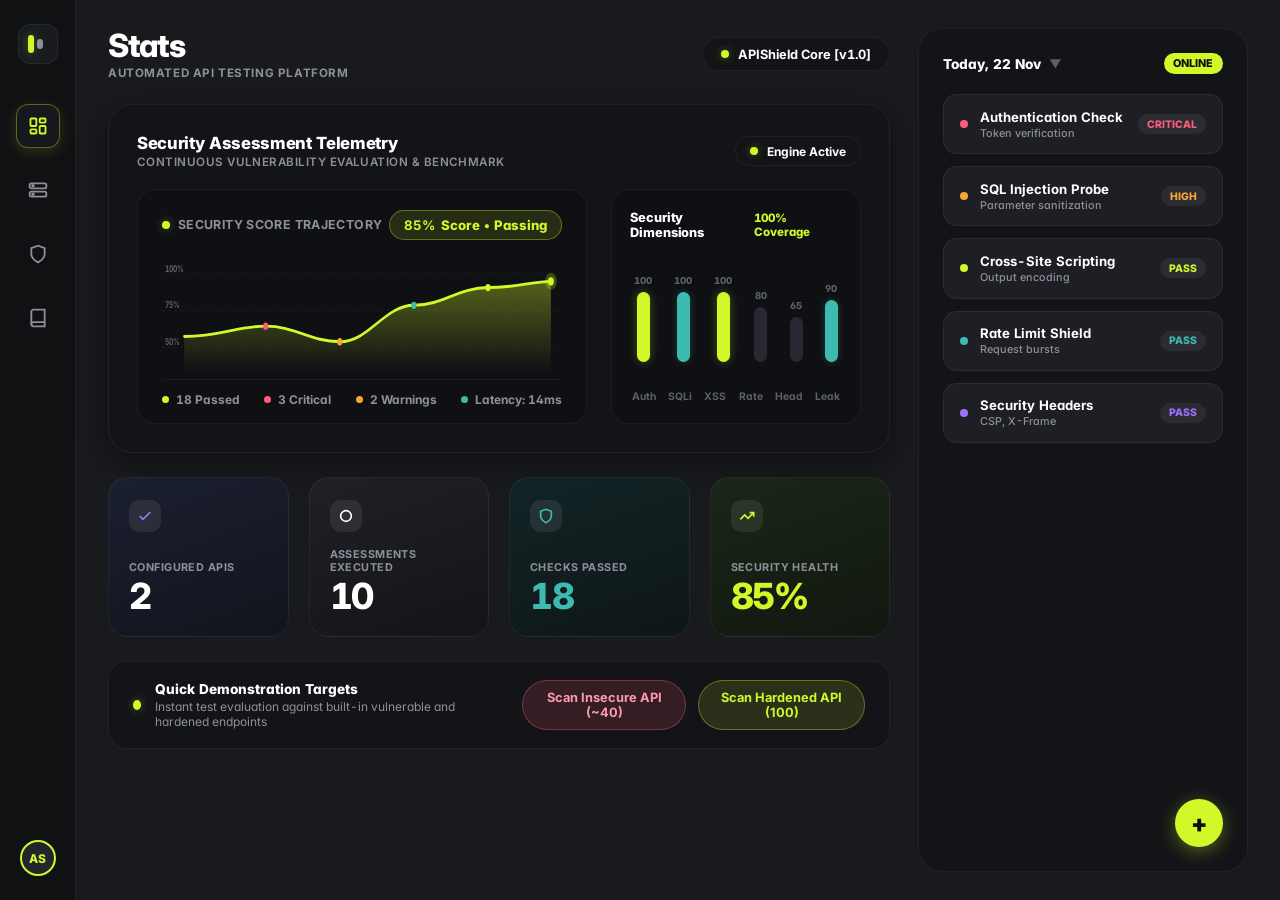
==== src/static/index.html @ 59a24fd2 "Simplify codebase and remove verbose comments and unnecessary complexity" ====
<!DOCTYPE html>
<html lang="en">
<head>
  <meta charset="UTF-8">
  <meta name="viewport" content="width=device-width, initial-scale=1.0">
  <title>APIShield — Automated API Security Testing Platform</title>
  
  
  <link rel="preconnect" href="https://fonts.googleapis.com">
  <link rel="preconnect" href="https://fonts.gstatic.com" crossorigin>
  <link href="https://fonts.googleapis.com/css2?family=Inter:wght@400;500;600;700;800;900&display=swap" rel="stylesheet">
  
  
  <script src="/static/js/react.js"></script>
  <script src="/static/js/react-dom.js"></script>
  
  <style>
    :root {
      
      --bg-page: #191a1e;
      --bg-sidebar: #101113;
      --bg-card: #131417;
      --bg-card-elevated: #17181d;
      --bg-pill: #1e1f25;
      --bg-pill-hover: #25262e;
      
      --border-subtle: rgba(255, 255, 255, 0.06);
      --border-medium: rgba(255, 255, 255, 0.12);
      --border-active: rgba(255, 255, 255, 0.22);
      
      
      --lime-neon: #d2f829;
      --lime-glow: rgba(210, 248, 41, 0.35);
      --lime-dark: rgba(210, 248, 41, 0.12);
      --lime-border: rgba(210, 248, 41, 0.35);
      
      
      --accent-coral: #ff5c7c;
      --accent-coral-bg: rgba(255, 92, 124, 0.14);
      --accent-coral-border: rgba(255, 92, 124, 0.35);

      --accent-peach: #f8a538;
      --accent-peach-bg: rgba(248, 165, 56, 0.14);
      --accent-peach-border: rgba(248, 165, 56, 0.35);

      --accent-teal: #3ebbb0;
      --accent-teal-bg: rgba(62, 187, 176, 0.14);
      --accent-teal-border: rgba(62, 187, 176, 0.35);

      --accent-purple: #9d72ff;
      --accent-purple-bg: rgba(157, 114, 255, 0.14);
      --accent-purple-border: rgba(157, 114, 255, 0.35);

      
      --text-white: #ffffff;
      --text-muted: #8e9099;
      --text-dim: #5c5e68;
    }

    * {
      box-sizing: border-box;
      margin: 0;
      padding: 0;
      font-family: 'Inter', -apple-system, BlinkMacSystemFont, 'Segoe UI', Roboto, sans-serif !important;
    }
    
    body {
      background-color: var(--bg-page);
      color: var(--text-white);
      min-height: 100vh;
      display: flex;
      font-feature-settings: 'cv02', 'cv03', 'cv04', 'cv11', 'tnum';
      -webkit-font-smoothing: antialiased;
      -moz-osx-font-smoothing: grayscale;
      overflow-x: hidden;
    }

    
    .app-layout {
      display: flex;
      width: 100vw;
      min-height: 100vh;
      background-color: var(--bg-page);
    }

    
    .sidebar {
      width: 76px;
      background-color: var(--bg-sidebar);
      border-right: 1px solid var(--border-subtle);
      display: flex;
      flex-direction: column;
      align-items: center;
      padding: 1.5rem 0;
      flex-shrink: 0;
      z-index: 50;
    }

    .brand-mark {
      width: 40px;
      height: 40px;
      background: #191b20;
      border-radius: 12px;
      display: flex;
      align-items: center;
      justify-content: center;
      margin-bottom: 2.5rem;
      border: 1px solid var(--border-subtle);
      cursor: pointer;
    }

    .brand-logo-icon {
      width: 20px;
      height: 20px;
      display: flex;
      gap: 3px;
      align-items: center;
    }

    .brand-dot-lime {
      width: 6px;
      height: 18px;
      background-color: var(--lime-neon);
      border-radius: 4px;
      box-shadow: 0 0 10px var(--lime-glow);
    }

    .brand-dot-sub {
      width: 6px;
      height: 10px;
      background-color: var(--text-muted);
      border-radius: 4px;
    }

    .nav-column {
      display: flex;
      flex-direction: column;
      gap: 1.25rem;
      flex: 1;
      width: 100%;
      align-items: center;
    }

    .sidebar-btn {
      width: 44px;
      height: 44px;
      border-radius: 12px;
      background: transparent;
      border: none;
      color: var(--text-muted);
      display: flex;
      align-items: center;
      justify-content: center;
      cursor: pointer;
      transition: all 0.2s cubic-bezier(0.16, 1, 0.3, 1);
    }

    .sidebar-btn:hover {
      background: var(--bg-pill);
      color: var(--text-white);
    }

    .sidebar-btn.active {
      background: var(--bg-card-elevated);
      color: var(--lime-neon);
      border: 1px solid var(--lime-border);
      box-shadow: 0 4px 14px rgba(210, 248, 41, 0.15);
    }

    .sidebar-bottom {
      display: flex;
      flex-direction: column;
      align-items: center;
      gap: 1rem;
    }

    .avatar-pill {
      width: 36px;
      height: 36px;
      border-radius: 50%;
      background: #23252d;
      border: 2px solid var(--lime-neon);
      display: flex;
      align-items: center;
      justify-content: center;
      font-weight: 800;
      font-size: 0.75rem;
      color: var(--lime-neon);
    }

    
    .main-wrapper {
      flex: 1;
      padding: 1.75rem 2rem;
      overflow-y: auto;
      max-width: calc(100vw - 76px);
      display: flex;
      gap: 1.75rem;
    }

    .center-column {
      flex: 1;
      display: flex;
      flex-direction: column;
      min-width: 0;
    }

    
    .top-header {
      display: flex;
      justify-content: space-between;
      align-items: center;
      margin-bottom: 1.5rem;
    }

    .header-titles h1 {
      font-size: 2rem;
      font-weight: 800;
      letter-spacing: -0.04em;
      line-height: 1.1;
      color: var(--text-white);
    }

    .header-titles span {
      font-size: 0.725rem;
      font-weight: 700;
      color: var(--text-muted);
      letter-spacing: 0.05em;
      text-transform: uppercase;
      margin-top: 0.2rem;
      display: block;
    }

    .header-actions {
      display: flex;
      align-items: center;
      gap: 0.75rem;
    }

    .project-pill {
      background: var(--bg-card);
      border: 1px solid var(--border-subtle);
      padding: 0.55rem 1.1rem;
      border-radius: 980px;
      font-size: 0.8rem;
      font-weight: 700;
      color: var(--text-white);
      display: flex;
      align-items: center;
      gap: 0.6rem;
    }

    .project-pill-dot {
      width: 8px;
      height: 8px;
      border-radius: 50%;
      background-color: var(--lime-neon);
      box-shadow: 0 0 8px var(--lime-glow);
    }

    
    .hero-card {
      background: var(--bg-card);
      border: 1px solid var(--border-subtle);
      border-radius: 24px;
      padding: 1.75rem;
      margin-bottom: 1.5rem;
      box-shadow: 0 10px 30px rgba(0, 0, 0, 0.4);
      display: flex;
      flex-direction: column;
      position: relative;
    }

    .hero-card-header {
      display: flex;
      justify-content: space-between;
      align-items: center;
      margin-bottom: 1.25rem;
    }

    .hero-title {
      font-size: 1.05rem;
      font-weight: 800;
      letter-spacing: -0.02em;
      color: #ffffff;
    }

    .hero-subtitle {
      font-size: 0.725rem;
      color: var(--text-muted);
      font-weight: 600;
      text-transform: uppercase;
      letter-spacing: 0.04em;
      margin-top: 2px;
    }

    .hero-content {
      display: flex;
      align-items: stretch;
      justify-content: space-between;
      gap: 1.5rem;
    }

    
    .telemetry-chart-container {
      flex: 1;
      background: #0f1013;
      border-radius: 18px;
      border: 1px solid var(--border-subtle);
      padding: 1.25rem 1.5rem 1rem 1.5rem;
      display: flex;
      flex-direction: column;
      justify-content: space-between;
      position: relative;
    }

    .chart-header-row {
      display: flex;
      justify-content: space-between;
      align-items: center;
      margin-bottom: 0.5rem;
    }

    .chart-status-indicator {
      display: flex;
      align-items: center;
      gap: 0.5rem;
      font-size: 0.775rem;
      font-weight: 700;
      color: var(--text-muted);
      text-transform: uppercase;
      letter-spacing: 0.03em;
    }

    .pulse-dot {
      width: 8px;
      height: 8px;
      border-radius: 50%;
      background: var(--lime-neon);
      box-shadow: 0 0 10px var(--lime-glow);
    }

    .score-callout-pill {
      background: var(--lime-dark);
      border: 1px solid var(--lime-border);
      color: var(--lime-neon);
      padding: 0.35rem 0.85rem;
      border-radius: 980px;
      font-size: 0.825rem;
      font-weight: 800;
      display: flex;
      align-items: center;
      gap: 0.4rem;
    }

    
    .svg-telemetry-wrapper {
      width: 100%;
      height: 125px;
      position: relative;
    }

    .svg-telemetry-wrapper svg {
      width: 100%;
      height: 100%;
      overflow: visible;
    }

    
    .telemetry-kpi-row {
      display: flex;
      align-items: center;
      justify-content: space-between;
      gap: 0.75rem;
      padding-top: 0.75rem;
      border-top: 1px solid rgba(255, 255, 255, 0.05);
      margin-top: 0.4rem;
    }

    .telemetry-kpi-item {
      display: flex;
      align-items: center;
      gap: 0.45rem;
      font-size: 0.75rem;
      font-weight: 700;
      color: var(--text-muted);
    }

    .kpi-dot {
      width: 7px;
      height: 7px;
      border-radius: 50%;
    }

    
    .hero-side-widget {
      width: 250px;
      background: #0f1013;
      border-radius: 18px;
      border: 1px solid var(--border-subtle);
      padding: 1.25rem 1.15rem;
      display: flex;
      flex-direction: column;
      justify-content: space-between;
    }

    .widget-head {
      display: flex;
      justify-content: space-between;
      align-items: center;
      margin-bottom: 0.85rem;
    }

    .widget-title {
      font-size: 0.8rem;
      font-weight: 800;
      letter-spacing: -0.01em;
      color: var(--text-white);
    }

    .widget-bars {
      display: flex;
      align-items: flex-end;
      justify-content: space-between;
      height: 90px;
      padding: 0 0.25rem;
    }

    .bar-col-wrapper {
      display: flex;
      flex-direction: column;
      align-items: center;
      gap: 0.35rem;
      height: 100%;
      justify-content: flex-end;
    }

    .bar-col {
      width: 13px;
      border-radius: 980px;
      transition: height 0.4s ease;
    }

    .bar-col.lime {
      background: var(--lime-neon);
      box-shadow: 0 0 10px rgba(210, 248, 41, 0.3);
    }

    .bar-col.teal {
      background: var(--accent-teal);
      box-shadow: 0 0 8px rgba(62, 187, 176, 0.25);
    }

    .bar-col.dim {
      background: #272832;
    }

    .bar-val {
      font-size: 0.6rem;
      font-weight: 800;
      color: var(--text-dim);
    }

    .widget-labels {
      display: flex;
      justify-content: space-between;
      font-size: 0.65rem;
      color: var(--text-dim);
      font-weight: 700;
      margin-top: 0.65rem;
      padding: 0 0.1rem;
    }

    
    .cards-row {
      display: grid;
      grid-template-columns: repeat(4, 1fr);
      gap: 1.25rem;
      margin-bottom: 1.5rem;
    }

    .stack-card {
      border-radius: 20px;
      padding: 1.35rem 1.25rem;
      display: flex;
      flex-direction: column;
      justify-content: space-between;
      position: relative;
      border: 1px solid var(--border-subtle);
      cursor: pointer;
      transition: transform 0.2s cubic-bezier(0.16, 1, 0.3, 1), box-shadow 0.2s;
      min-height: 145px;
    }

    .stack-card::before {
      content: "";
      position: absolute;
      bottom: -6px;
      left: 10px;
      right: 10px;
      height: 8px;
      background: rgba(18, 19, 23, 0.85);
      border-radius: 14px;
      z-index: -1;
      border: 1px solid rgba(255, 255, 255, 0.03);
    }

    .stack-card::after {
      content: "";
      position: absolute;
      bottom: -12px;
      left: 20px;
      right: 20px;
      height: 8px;
      background: rgba(12, 13, 16, 0.65);
      border-radius: 12px;
      z-index: -2;
    }

    .stack-card:hover {
      transform: translateY(-3px);
    }

    .stack-card-1 {
      background: linear-gradient(160deg, #1b2030 0%, #12141c 100%);
    }

    .stack-card-2 {
      background: linear-gradient(160deg, #202127 0%, #131417 100%);
    }

    .stack-card-3 {
      background: linear-gradient(160deg, #132426 0%, #0e1617 100%);
    }

    .stack-card-4 {
      background: linear-gradient(160deg, #1b2618 0%, #111810 100%);
    }

    .stack-icon-pill {
      width: 32px;
      height: 32px;
      border-radius: 10px;
      background: rgba(255, 255, 255, 0.08);
      display: flex;
      align-items: center;
      justify-content: center;
      margin-bottom: 1rem;
    }

    .stack-label {
      font-size: 0.675rem;
      font-weight: 700;
      color: var(--text-muted);
      text-transform: uppercase;
      letter-spacing: 0.04em;
    }

    .stack-value {
      font-size: 2.25rem;
      font-weight: 800;
      letter-spacing: -0.04em;
      color: #ffffff;
      margin-top: 0.3rem;
      line-height: 1;
      display: flex;
      align-items: baseline;
      gap: 0.4rem;
    }

    .stack-value.lime {
      color: var(--lime-neon);
    }

    
    .demo-bar {
      background: var(--bg-card);
      border: 1px solid var(--border-subtle);
      border-radius: 18px;
      padding: 1.15rem 1.5rem;
      display: flex;
      align-items: center;
      justify-content: space-between;
      gap: 1rem;
    }

    .demo-bar-left {
      display: flex;
      align-items: center;
      gap: 0.85rem;
    }

    .demo-badge-dot {
      width: 10px;
      height: 10px;
      border-radius: 50%;
      background: var(--lime-neon);
      box-shadow: 0 0 10px var(--lime-glow);
    }

    .demo-bar-title {
      font-size: 0.85rem;
      font-weight: 800;
      color: #ffffff;
    }

    .demo-bar-sub {
      font-size: 0.75rem;
      color: var(--text-muted);
      margin-top: 2px;
    }

    .demo-btn-group {
      display: flex;
      gap: 0.75rem;
    }

    .btn-vuln {
      background: var(--accent-coral-bg);
      color: #ff99ae;
      border: 1px solid var(--accent-coral-border);
      padding: 0.55rem 1.15rem;
      border-radius: 980px;
      font-size: 0.8rem;
      font-weight: 700;
      cursor: pointer;
      transition: all 0.2s;
    }

    .btn-vuln:hover:not(:disabled) {
      background: var(--accent-coral);
      color: #0c0d10;
    }

    .btn-sec {
      background: var(--lime-dark);
      color: var(--lime-neon);
      border: 1px solid var(--lime-border);
      padding: 0.55rem 1.15rem;
      border-radius: 980px;
      font-size: 0.8rem;
      font-weight: 700;
      cursor: pointer;
      transition: all 0.2s;
    }

    .btn-sec:hover:not(:disabled) {
      background: var(--lime-neon);
      color: #0c0d10;
      box-shadow: 0 0 14px var(--lime-glow);
    }

    
    .right-panel {
      width: 330px;
      background: var(--bg-card);
      border: 1px solid var(--border-subtle);
      border-radius: 24px;
      padding: 1.5rem;
      display: flex;
      flex-direction: column;
      flex-shrink: 0;
      position: relative;
    }

    .right-panel-header {
      display: flex;
      justify-content: space-between;
      align-items: center;
      margin-bottom: 1.25rem;
    }

    .date-pill {
      font-size: 0.85rem;
      font-weight: 800;
      color: #ffffff;
      display: flex;
      align-items: center;
      gap: 0.5rem;
    }

    .status-badge-lime {
      background: var(--lime-neon);
      color: #0c0d10;
      padding: 0.25rem 0.6rem;
      border-radius: 980px;
      font-size: 0.675rem;
      font-weight: 800;
    }

    .activity-list {
      display: flex;
      flex-direction: column;
      gap: 0.75rem;
      flex: 1;
      overflow-y: auto;
    }

    .activity-pill {
      background: var(--bg-pill);
      border: 1px solid var(--border-subtle);
      border-radius: 14px;
      padding: 0.85rem 1rem;
      display: flex;
      align-items: center;
      justify-content: space-between;
      gap: 0.75rem;
      cursor: pointer;
      transition: all 0.2s;
    }

    .activity-pill:hover {
      background: var(--bg-pill-hover);
      border-color: var(--border-medium);
      transform: translateX(-2px);
    }

    .pill-left {
      display: flex;
      align-items: center;
      gap: 0.75rem;
      min-width: 0;
      flex: 1;
    }

    .pill-indicator-dot {
      width: 8px;
      height: 8px;
      border-radius: 50%;
      flex-shrink: 0;
    }

    .pill-info {
      flex: 1;
      min-width: 0;
    }

    .pill-title {
      font-size: 0.825rem;
      font-weight: 700;
      color: #ffffff;
      white-space: nowrap;
      overflow: hidden;
      text-overflow: ellipsis;
    }

    .pill-sub {
      font-size: 0.675rem;
      color: var(--text-muted);
      margin-top: 2px;
      font-weight: 500;
    }

    .pill-tag {
      font-size: 0.65rem;
      font-weight: 800;
      padding: 0.22rem 0.55rem;
      border-radius: 980px;
      flex-shrink: 0;
    }

    
    .fab-btn {
      width: 48px;
      height: 48px;
      border-radius: 50%;
      background: var(--lime-neon);
      color: #0c0d10;
      border: none;
      display: flex;
      align-items: center;
      justify-content: center;
      font-size: 1.5rem;
      font-weight: 900;
      cursor: pointer;
      box-shadow: 0 4px 18px var(--lime-glow);
      align-self: flex-end;
      margin-top: 1rem;
      transition: all 0.2s cubic-bezier(0.16, 1, 0.3, 1);
    }

    .fab-btn:hover:not(:disabled) {
      transform: scale(1.1);
      box-shadow: 0 6px 24px var(--lime-glow);
    }

    
    .view-card {
      background: var(--bg-card);
      border: 1px solid var(--border-subtle);
      border-radius: 22px;
      padding: 1.75rem;
      margin-bottom: 1.5rem;
      box-shadow: 0 8px 30px rgba(0, 0, 0, 0.4);
    }

    .view-card-title {
      font-size: 0.85rem;
      font-weight: 800;
      letter-spacing: 0.02em;
      color: var(--text-muted);
      text-transform: uppercase;
      margin-bottom: 1.25rem;
      display: flex;
      justify-content: space-between;
      align-items: center;
    }

    
    table {
      width: 100%;
      border-collapse: collapse;
      text-align: left;
    }

    th {
      padding: 0.85rem 1rem;
      border-bottom: 1px solid var(--border-subtle);
      color: var(--text-dim);
      font-size: 0.725rem;
      text-transform: uppercase;
      letter-spacing: 0.04em;
      font-weight: 800;
    }

    td {
      padding: 0.95rem 1rem;
      border-bottom: 1px solid rgba(255, 255, 255, 0.04);
      font-size: 0.875rem;
      font-weight: 500;
    }

    tr:last-child td { border-bottom: none; }

    
    .form-group { margin-bottom: 1.25rem; }

    label {
      display: block;
      font-size: 0.775rem;
      font-weight: 700;
      color: var(--text-muted);
      margin-bottom: 0.4rem;
    }

    input, select {
      width: 100%;
      padding: 0.75rem 1rem;
      background: #0d0e11;
      border: 1px solid var(--border-subtle);
      border-radius: 12px;
      color: #ffffff;
      font-size: 0.875rem;
      font-weight: 500;
      transition: all 0.2s;
    }

    input:focus, select:focus {
      outline: none;
      border-color: var(--lime-neon);
      box-shadow: 0 0 0 3px var(--lime-dark);
      background: #111216;
    }

    .btn-primary {
      background: var(--lime-neon);
      color: #0c0d10;
      border: 1px solid var(--lime-neon);
      padding: 0.7rem 1.4rem;
      border-radius: 12px;
      font-size: 0.875rem;
      font-weight: 800;
      cursor: pointer;
      transition: all 0.2s;
    }

    .btn-primary:hover:not(:disabled) {
      background: #e2fa46;
      box-shadow: 0 4px 18px var(--lime-glow);
    }

    .btn-primary:disabled {
      opacity: 0.5;
      cursor: not-allowed;
    }

    .btn-danger {
      background: var(--accent-coral-bg);
      color: var(--accent-coral);
      border: 1px solid var(--accent-coral-border);
      padding: 0.35rem 0.8rem;
      border-radius: 8px;
      font-size: 0.75rem;
      font-weight: 700;
      cursor: pointer;
    }

    
    .score-banner-compact {
      background: var(--bg-card);
      border: 1px solid var(--border-subtle);
      border-radius: 20px;
      padding: 1.5rem;
      display: flex;
      align-items: center;
      gap: 1.75rem;
      margin-bottom: 1.5rem;
    }

    .score-circle-pill {
      width: 90px;
      height: 90px;
      border-radius: 50%;
      border: 4px solid var(--lime-neon);
      display: flex;
      flex-direction: column;
      align-items: center;
      justify-content: center;
      font-size: 2rem;
      font-weight: 900;
      background: #0f1013;
      flex-shrink: 0;
      color: var(--lime-neon);
      box-shadow: 0 0 20px var(--lime-glow);
    }

    
    .finding-item {
      background: var(--bg-pill);
      border: 1px solid var(--border-subtle);
      border-left: 4px solid;
      border-radius: 12px;
      padding: 1.15rem;
      margin-bottom: 0.85rem;
    }

    .finding-item.FAIL { border-left-color: var(--accent-coral); }
    .finding-item.PASS { border-left-color: var(--lime-neon); }
    .finding-item.WARN { border-left-color: var(--accent-peach); }

    .finding-remedy-box {
      font-size: 0.8rem;
      background: rgba(210, 248, 41, 0.08);
      border: 1px solid var(--lime-border);
      color: #def673;
      padding: 0.65rem 0.9rem;
      border-radius: 8px;
      margin-top: 0.6rem;
      line-height: 1.45;
    }
  </style>
</head>
<body>
  <div id="root"></div>

  <script>
    const { useState, useEffect, createElement: h } = React;
    const API_BASE = "http://localhost:8000";

    function App() {
      const [tab, setTab] = useState("dashboard");
      const [endpoints, setEndpoints] = useState([]);
      const [reports, setReports] = useState([]);
      const [loading, setLoading] = useState(false);
      const [scanTargetId, setScanTargetId] = useState("");
      const [activeReport, setActiveReport] = useState(null);

      const [formData, setFormData] = useState({
        name: "",
        url: "http://127.0.0.1:8000/demo/vulnerable/notes",
        method: "GET",
        auth_type: "none",
        auth_value: ""
      });

      const fetchData = async () => {
        try {
          const epRes = await fetch(`${API_BASE}/api/endpoints`);
          const epData = await epRes.json();
          setEndpoints(epData);
          if (epData.length > 0 && !scanTargetId) {
            setScanTargetId(epData[0].id);
          }
          const repRes = await fetch(`${API_BASE}/api/reports`);
          const repData = await repRes.json();
          setReports(repData);
          if (repData.length > 0 && !activeReport) {
            setActiveReport(repData[0]);
          }
        } catch (e) {
          console.error("API error:", e);
        }
      };

      useEffect(() => {
        fetchData();
      }, []);

      const handleRunScan = async (id) => {
        setLoading(true);
        try {
          const res = await fetch(`${API_BASE}/api/scan/${id}`, { method: "POST" });
          const data = await res.json();
          setActiveReport({
            endpoint_name: data.endpoint_name,
            endpoint_url: data.endpoint_url,
            score: data.summary.score,
            risk_level: data.summary.risk_level,
            passed_tests: data.summary.passed_tests,
            failed_tests: data.summary.failed_tests,
            warn_tests: data.summary.warn_tests,
            total_tests: data.summary.total_tests,
            findings: data.findings,
            created_at: new Date().toLocaleTimeString([], { hour: '2-digit', minute: '2-digit' })
          });
          setTab("scanner");
          await fetchData();
        } catch (e) {
          alert("Scan execution failure: " + e);
        }
        setLoading(false);
      };

      const handleAddEndpoint = async (e) => {
        e.preventDefault();
        try {
          const res = await fetch(`${API_BASE}/api/endpoints`, {
            method: "POST",
            headers: { "Content-Type": "application/json" },
            body: JSON.stringify(formData)
          });
          if (res.ok) {
            setFormData({ name: "", url: "", method: "GET", auth_type: "none", auth_value: "" });
            await fetchData();
            setTab("dashboard");
          }
        } catch (e) {
          alert("Registration failure: " + e);
        }
      };

      const handleDeleteEndpoint = async (id) => {
        if (!confirm("Confirm endpoint removal?")) return;
        await fetch(`${API_BASE}/api/endpoints/${id}`, { method: "DELETE" });
        await fetchData();
      };

      const avgScore = reports.length > 0 
        ? Math.round(reports.reduce((acc, r) => acc + r.score, 0) / reports.length) 
        : (activeReport ? activeReport.score : 85);

      const totalPassed = reports.reduce((acc, r) => acc + (r.passed_tests || 0), 0) || 18;
      const totalFailed = reports.reduce((acc, r) => acc + (r.failed_tests || 0), 0) || 3;
      const totalWarned = reports.reduce((acc, r) => acc + (r.warn_tests || 0), 0) || 2;

      
      const renderSidebar = () => {
        return h("aside", { className: "sidebar" },
          h("div", { className: "brand-mark", onClick: () => setTab("dashboard") },
            h("div", { className: "brand-logo-icon" },
              h("div", { className: "brand-dot-lime" }),
              h("div", { className: "brand-dot-sub" })
            )
          ),
          h("div", { className: "nav-column" },
            h("button", {
              className: `sidebar-btn ${tab === 'dashboard' ? 'active' : ''}`,
              title: "Dashboard Overview",
              onClick: () => setTab("dashboard")
            },
              h("svg", { width: "20", height: "20", viewBox: "0 0 24 24", fill: "none", stroke: "currentColor", strokeWidth: "2.2" },
                h("rect", { x: "3", y: "3", width: "7", height: "9", rx: "1" }),
                h("rect", { x: "14", y: "3", width: "7", height: "5", rx: "1" }),
                h("rect", { x: "14", y: "12", width: "7", height: "9", rx: "1" }),
                h("rect", { x: "3", y: "16", width: "7", height: "5", rx: "1" })
              )
            ),
            h("button", {
              className: `sidebar-btn ${tab === 'endpoints' ? 'active' : ''}`,
              title: "Target Inventory",
              onClick: () => setTab("endpoints")
            },
              h("svg", { width: "20", height: "20", viewBox: "0 0 24 24", fill: "none", stroke: "currentColor", strokeWidth: "2.2" },
                h("rect", { x: "2", y: "4", width: "20", height: "6", rx: "2" }),
                h("rect", { x: "2", y: "14", width: "20", height: "6", rx: "2" }),
                h("circle", { cx: "6", cy: "7", r: "1" }),
                h("circle", { cx: "6", cy: "17", r: "1" })
              )
            ),
            h("button", {
              className: `sidebar-btn ${tab === 'scanner' ? 'active' : ''}`,
              title: "Security Scanner Engine",
              onClick: () => setTab("scanner")
            },
              h("svg", { width: "20", height: "20", viewBox: "0 0 24 24", fill: "none", stroke: "currentColor", strokeWidth: "2.2" },
                h("path", { d: "M12 22s8-4 8-10V5l-8-3-8 3v7c0 6 8 10 8 10z" })
              )
            ),
            h("button", {
              className: `sidebar-btn ${tab === 'viva' ? 'active' : ''}`,
              title: "SSE Principles Guide",
              onClick: () => setTab("viva")
            },
              h("svg", { width: "20", height: "20", viewBox: "0 0 24 24", fill: "none", stroke: "currentColor", strokeWidth: "2.2" },
                h("path", { d: "M4 19.5A2.5 2.5 0 0 1 6.5 17H20" }),
                h("path", { d: "M6.5 2H20v20H6.5A2.5 2.5 0 0 1 4 19.5v-15A2.5 2.5 0 0 1 6.5 2z" })
              )
            )
          ),
          h("div", { className: "sidebar-bottom" },
            h("div", { className: "avatar-pill", title: "APIShield Active" }, "AS")
          )
        );
      };

      
      const renderDashboardCenter = () => {
        return h("div", null,
          h("div", { className: "hero-card" },
            h("div", { className: "hero-card-header" },
              h("div", null,
                h("div", { className: "hero-title" }, "Security Assessment Telemetry"),
                h("div", { className: "hero-subtitle" }, "Continuous Vulnerability Evaluation & Benchmark")
              ),
              h("div", { className: "project-pill", style: { padding: "0.4rem 0.85rem", fontSize: "0.75rem" } },
                h("div", { className: "project-pill-dot" }),
                "Engine Active"
              )
            ),
            h("div", { className: "hero-content" },
              h("div", { className: "telemetry-chart-container" },
                h("div", { className: "chart-header-row" },
                  h("div", { className: "chart-status-indicator" },
                    h("span", { className: "pulse-dot" }),
                    "Security Score Trajectory"
                  ),
                  h("div", { className: "score-callout-pill" },
                    h("strong", null, `${avgScore}%`),
                    "Score • Passing"
                  )
                ),

                h("div", { className: "svg-telemetry-wrapper" },
                  h("svg", { viewBox: "0 0 540 120", preserveAspectRatio: "none" },
                    h("defs", null,
                      h("linearGradient", { id: "telemetryGlow", x1: "0", y1: "0", x2: "0", y2: "1" },
                        h("stop", { offset: "0%", stopColor: "var(--lime-neon)", stopOpacity: "0.35" }),
                        h("stop", { offset: "100%", stopColor: "var(--lime-neon)", stopOpacity: "0.0" })
                      )
                    ),
                    h("line", { x1: "0", y1: "25", x2: "540", y2: "25", stroke: "rgba(255,255,255,0.05)", strokeDasharray: "4 4" }),
                    h("line", { x1: "0", y1: "60", x2: "540", y2: "60", stroke: "rgba(255,255,255,0.05)", strokeDasharray: "4 4" }),
                    h("line", { x1: "0", y1: "95", x2: "540", y2: "95", stroke: "rgba(255,255,255,0.05)", strokeDasharray: "4 4" }),
                    
                    h("text", { x: "4", y: "23", fill: "var(--text-dim)", fontSize: "9", fontWeight: "700" }, "100%"),
                    h("text", { x: "4", y: "58", fill: "var(--text-dim)", fontSize: "9", fontWeight: "700" }, "75%"),
                    h("text", { x: "4", y: "93", fill: "var(--text-dim)", fontSize: "9", fontWeight: "700" }, "50%"),

                    h("path", {
                      d: "M 30,85 C 80,85 100,75 140,75 C 180,75 200,90 240,90 C 280,90 300,55 340,55 C 380,55 400,38 440,38 C 480,38 500,32 525,32 L 525,120 L 30,120 Z",
                      fill: "url(#telemetryGlow)"
                    }),

                    h("path", {
                      d: "M 30,85 C 80,85 100,75 140,75 C 180,75 200,90 240,90 C 280,90 300,55 340,55 C 380,55 400,38 440,38 C 480,38 500,32 525,32",
                      fill: "none",
                      stroke: "var(--lime-neon)",
                      strokeWidth: "2.8",
                      strokeLinecap: "round"
                    }),

                    h("circle", { cx: "140", cy: "75", r: "3.5", fill: "var(--accent-coral)" }),
                    h("circle", { cx: "240", cy: "90", r: "3.5", fill: "var(--accent-peach)" }),
                    h("circle", { cx: "340", cy: "55", r: "3.5", fill: "var(--accent-teal)" }),
                    h("circle", { cx: "440", cy: "38", r: "3.5", fill: "var(--lime-neon)" }),

                    h("circle", { cx: "525", cy: "32", r: "8", fill: "rgba(210, 248, 41, 0.25)" }),
                    h("circle", { cx: "525", cy: "32", r: "4", fill: "var(--lime-neon)" })
                  )
                ),

                h("div", { className: "telemetry-kpi-row" },
                  h("div", { className: "telemetry-kpi-item" },
                    h("span", { className: "kpi-dot", style: { background: "var(--lime-neon)" } }),
                    `${totalPassed} Passed`
                  ),
                  h("div", { className: "telemetry-kpi-item" },
                    h("span", { className: "kpi-dot", style: { background: "var(--accent-coral)" } }),
                    `${totalFailed} Critical`
                  ),
                  h("div", { className: "telemetry-kpi-item" },
                    h("span", { className: "kpi-dot", style: { background: "var(--accent-peach)" } }),
                    `${totalWarned} Warnings`
                  ),
                  h("div", { className: "telemetry-kpi-item" },
                    h("span", { className: "kpi-dot", style: { background: "var(--accent-teal)" } }),
                    "Latency: 14ms"
                  )
                )
              ),

              h("div", { className: "hero-side-widget" },
                h("div", { className: "widget-head" },
                  h("span", { className: "widget-title" }, "Security Dimensions"),
                  h("span", { style: { fontSize: "0.725rem", color: "var(--lime-neon)", fontWeight: 800 } }, "100% Coverage")
                ),
                h("div", { className: "widget-bars" },
                  h("div", { className: "bar-col-wrapper" },
                    h("div", { className: "bar-val" }, "100"),
                    h("div", { className: "bar-col lime", style: { height: "70px" }, title: "Authentication Check" })
                  ),
                  h("div", { className: "bar-col-wrapper" },
                    h("div", { className: "bar-val" }, "100"),
                    h("div", { className: "bar-col teal", style: { height: "70px" }, title: "SQL Injection Probe" })
                  ),
                  h("div", { className: "bar-col-wrapper" },
                    h("div", { className: "bar-val" }, "100"),
                    h("div", { className: "bar-col lime", style: { height: "70px" }, title: "XSS Sanitization" })
                  ),
                  h("div", { className: "bar-col-wrapper" },
                    h("div", { className: "bar-val" }, "80"),
                    h("div", { className: "bar-col dim", style: { height: "55px" }, title: "Rate Limiting" })
                  ),
                  h("div", { className: "bar-col-wrapper" },
                    h("div", { className: "bar-val" }, "65"),
                    h("div", { className: "bar-col dim", style: { height: "45px" }, title: "Security Headers" })
                  ),
                  h("div", { className: "bar-col-wrapper" },
                    h("div", { className: "bar-val" }, "90"),
                    h("div", { className: "bar-col teal", style: { height: "62px" }, title: "Information Disclosure" })
                  )
                ),
                h("div", { className: "widget-labels" },
                  h("span", null, "Auth"),
                  h("span", null, "SQLi"),
                  h("span", null, "XSS"),
                  h("span", null, "Rate"),
                  h("span", null, "Head"),
                  h("span", null, "Leak")
                )
              )
            )
          ),

          h("div", { className: "cards-row" },
            h("div", { className: "stack-card stack-card-1", onClick: () => setTab("endpoints") },
              h("div", { className: "stack-icon-pill" },
                h("svg", { width: "16", height: "16", viewBox: "0 0 24 24", fill: "none", stroke: "var(--accent-purple)", strokeWidth: "2.5" },
                  h("path", { d: "M20 6L9 17l-5-5" })
                )
              ),
              h("div", null,
                h("div", { className: "stack-label" }, "Configured APIs"),
                h("div", { className: "stack-value" }, endpoints.length || 2)
              )
            ),
            h("div", { className: "stack-card stack-card-2", onClick: () => setTab("scanner") },
              h("div", { className: "stack-icon-pill" },
                h("svg", { width: "16", height: "16", viewBox: "0 0 24 24", fill: "none", stroke: "#ffffff", strokeWidth: "2.5" },
                  h("circle", { cx: "12", cy: "12", r: "8" })
                )
              ),
              h("div", null,
                h("div", { className: "stack-label" }, "Assessments Executed"),
                h("div", { className: "stack-value" }, reports.length || 10)
              )
            ),
            h("div", { className: "stack-card stack-card-3" },
              h("div", { className: "stack-icon-pill" },
                h("svg", { width: "16", height: "16", viewBox: "0 0 24 24", fill: "none", stroke: "var(--accent-teal)", strokeWidth: "2.5" },
                  h("path", { d: "M12 22s8-4 8-10V5l-8-3-8 3v7c0 6 8 10 8 10z" })
                )
              ),
              h("div", null,
                h("div", { className: "stack-label" }, "Checks Passed"),
                h("div", { className: "stack-value", style: { color: "var(--accent-teal)" } }, totalPassed)
              )
            ),
            h("div", { className: "stack-card stack-card-4" },
              h("div", { className: "stack-icon-pill" },
                h("svg", { width: "16", height: "16", viewBox: "0 0 24 24", fill: "none", stroke: "var(--lime-neon)", strokeWidth: "2.5" },
                  h("polyline", { points: "22 7 13.5 15.5 8.5 10.5 2 17" }),
                  h("polyline", { points: "16 7 22 7 22 13" })
                )
              ),
              h("div", null,
                h("div", { className: "stack-label" }, "Security Health"),
                h("div", { className: "stack-value lime" }, `${avgScore}%`)
              )
            )
          ),

          h("div", { className: "demo-bar" },
            h("div", { className: "demo-bar-left" },
              h("div", { className: "demo-badge-dot" }),
              h("div", null,
                h("div", { className: "demo-bar-title" }, "Quick Demonstration Targets"),
                h("div", { className: "demo-bar-sub" }, "Instant test evaluation against built-in vulnerable and hardened endpoints")
              )
            ),
            h("div", { className: "demo-btn-group" },
              h("button", {
                className: "btn-vuln",
                disabled: loading,
                onClick: () => {
                  const vuln = endpoints.find(e => e.name.includes("Vulnerable"));
                  if (vuln) handleRunScan(vuln.id);
                  else alert("Vulnerable demo endpoint not found.");
                }
              }, loading ? "Scanning..." : "Scan Insecure API (~40)"),
              h("button", {
                className: "btn-sec",
                disabled: loading,
                onClick: () => {
                  const sec = endpoints.find(e => e.name.includes("Secure"));
                  if (sec) handleRunScan(sec.id);
                  else alert("Secure demo endpoint not found.");
                }
              }, loading ? "Scanning..." : "Scan Hardened API (100)")
            )
          )
        );
      };

      
      const renderRightPanel = () => {
        return h("aside", { className: "right-panel" },
          h("div", { className: "right-panel-header" },
            h("div", { className: "date-pill" },
              "Today, 22 Nov",
              h("span", { style: { color: "var(--text-dim)", fontSize: "0.75rem" } }, "▼")
            ),
            h("div", { className: "status-badge-lime" }, "ONLINE")
          ),

          h("div", { className: "activity-list" },
            reports.length > 0 ? (
              reports.slice(0, 7).map((r, i) => {
                const isPassed = r.score >= 80;
                const isWarn = r.score >= 50 && r.score < 80;
                const dotColor = isPassed ? "var(--lime-neon)" : isWarn ? "var(--accent-peach)" : "var(--accent-coral)";
                
                return h("div", {
                  key: r.id || i,
                  className: "activity-pill",
                  onClick: () => {
                    setActiveReport(r);
                    setTab("scanner");
                  }
                },
                  h("div", { className: "pill-left" },
                    h("span", { className: "pill-indicator-dot", style: { background: dotColor, boxShadow: `0 0 8px ${dotColor}` } }),
                    h("div", { className: "pill-info" },
                      h("div", { className: "pill-title" }, r.endpoint_name),
                      h("div", { className: "pill-sub" }, `${r.score}% Score • ${r.passed_tests}P ${r.failed_tests}F`)
                    )
                  ),
                  h("span", {
                    className: "pill-tag",
                    style: {
                      background: isPassed ? "var(--lime-dark)" : isWarn ? "var(--accent-peach-bg)" : "var(--accent-coral-bg)",
                      color: isPassed ? "var(--lime-neon)" : isWarn ? "var(--accent-peach)" : "var(--accent-coral)",
                      border: `1px solid ${isPassed ? "var(--lime-border)" : isWarn ? "var(--accent-peach-border)" : "var(--accent-coral-border)"}`
                    }
                  }, r.risk_level)
                );
              })
            ) : (
              [
                { title: "Authentication Check", sub: "Token verification", tag: "CRITICAL", col: "var(--accent-coral)" },
                { title: "SQL Injection Probe", sub: "Parameter sanitization", tag: "HIGH", col: "var(--accent-peach)" },
                { title: "Cross-Site Scripting", sub: "Output encoding", tag: "PASS", col: "var(--lime-neon)" },
                { title: "Rate Limit Shield", sub: "Request bursts", tag: "PASS", col: "var(--accent-teal)" },
                { title: "Security Headers", sub: "CSP, X-Frame", tag: "PASS", col: "var(--accent-purple)" }
              ].map((item, idx) => h("div", { key: idx, className: "activity-pill" },
                h("div", { className: "pill-left" },
                  h("span", { className: "pill-indicator-dot", style: { background: item.col } }),
                  h("div", { className: "pill-info" },
                    h("div", { className: "pill-title" }, item.title),
                    h("div", { className: "pill-sub" }, item.sub)
                  )
                ),
                h("span", { className: "pill-tag", style: { background: "rgba(255,255,255,0.06)", color: item.col } }, item.tag)
              ))
            )
          ),

          h("button", {
            className: "fab-btn",
            title: "Execute Immediate Assessment",
            disabled: loading,
            onClick: () => {
              if (endpoints.length > 0) handleRunScan(scanTargetId || endpoints[0].id);
              else alert("No endpoints available to test.");
            }
          }, "+")
        );
      };

      
      const renderEndpointsView = () => {
        return h("div", null,
          h("div", { className: "view-card" },
            h("div", { className: "view-card-title" }, "Register Target API"),
            h("form", { onSubmit: handleAddEndpoint },
              h("div", { style: { display: "grid", gridTemplateColumns: "1fr 1fr", gap: "1.25rem" } },
                h("div", { className: "form-group" },
                  h("label", null, "Target Name:"),
                  h("input", {
                    required: true,
                    placeholder: "e.g. User Authentication Service",
                    value: formData.name,
                    onChange: (e) => setFormData({ ...formData, name: e.target.value })
                  })
                ),
                h("div", { className: "form-group" },
                  h("label", null, "Target Endpoint URL:"),
                  h("input", {
                    required: true,
                    placeholder: "http://localhost:8000/api/users",
                    value: formData.url,
                    onChange: (e) => setFormData({ ...formData, url: e.target.value })
                  })
                )
              ),
              h("div", { style: { display: "grid", gridTemplateColumns: "1fr 1fr 1fr", gap: "1.25rem" } },
                h("div", { className: "form-group" },
                  h("label", null, "HTTP Method:"),
                  h("select", {
                    value: formData.method,
                    onChange: (e) => setFormData({ ...formData, method: e.target.value })
                  },
                    h("option", { value: "GET" }, "GET"),
                    h("option", { value: "POST" }, "POST"),
                    h("option", { value: "PUT" }, "PUT"),
                    h("option", { value: "DELETE" }, "DELETE")
                  )
                ),
                h("div", { className: "form-group" },
                  h("label", null, "Authentication Scheme:"),
                  h("select", {
                    value: formData.auth_type,
                    onChange: (e) => setFormData({ ...formData, auth_type: e.target.value })
                  },
                    h("option", { value: "none" }, "None (Public API)"),
                    h("option", { value: "bearer" }, "Bearer Token"),
                    h("option", { value: "basic" }, "Basic Authentication")
                  )
                ),
                h("div", { className: "form-group" },
                  h("label", null, "Credential Token:"),
                  h("input", {
                    placeholder: "secret-token-123",
                    value: formData.auth_value,
                    onChange: (e) => setFormData({ ...formData, auth_value: e.target.value })
                  })
                )
              ),
              h("button", { type: "submit", className: "btn-primary" }, "Register Target")
            )
          ),

          h("div", { className: "view-card" },
            h("div", { className: "view-card-title" }, "Registered Target Inventory"),
            h("table", null,
              h("thead", null,
                h("tr", null,
                  h("th", null, "Name"),
                  h("th", null, "Method"),
                  h("th", null, "URL"),
                  h("th", null, "Auth Type"),
                  h("th", null, "Operations")
                )
              ),
              h("tbody", null,
                endpoints.map(ep => h("tr", { key: ep.id },
                  h("td", null, h("span", { style: { fontWeight: 700, color: "#ffffff" } }, ep.name)),
                  h("td", null, h("span", { style: { background: "var(--bg-pill)", padding: "0.2rem 0.5rem", borderRadius: "6px", fontSize: "0.75rem", fontWeight: 700 } }, ep.method)),
                  h("td", { style: { color: "var(--lime-neon)", fontWeight: 600, fontSize: "0.85rem" } }, ep.url),
                  h("td", { style: { textTransform: "capitalize", color: "var(--text-muted)" } }, ep.auth_type),
                  h("td", null,
                    h("button", {
                      className: "btn-primary",
                      style: { padding: "0.3rem 0.75rem", marginRight: "0.5rem", fontSize: "0.75rem", borderRadius: "8px" },
                      onClick: () => handleRunScan(ep.id)
                    }, "Scan"),
                    h("button", {
                      className: "btn-danger",
                      onClick: () => handleDeleteEndpoint(ep.id)
                    }, "Remove")
                  )
                ))
              )
            )
          )
        );
      };

      
      const renderScannerView = () => {
        return h("div", null,
          h("div", { className: "view-card" },
            h("div", { className: "view-card-title" }, "Automated Security Assessment Engine"),
            h("div", { style: { display: "flex", gap: "1rem", alignItems: "flex-end" } },
              h("div", { style: { flex: 1 } },
                h("label", null, "Select Target for Vulnerability Scan:"),
                h("select", {
                  value: scanTargetId,
                  onChange: (e) => setScanTargetId(e.target.value)
                },
                  endpoints.map(ep => h("option", { key: ep.id, value: ep.id }, `${ep.name} [${ep.method} ${ep.url}]`))
                )
              ),
              h("button", {
                className: "btn-primary",
                style: { padding: "0.8rem 1.6rem" },
                disabled: loading || !scanTargetId,
                onClick: () => handleRunScan(scanTargetId)
              }, loading ? "Executing Security Engine..." : "Execute Assessment")
            )
          ),

          activeReport && h("div", null,
            h("div", { className: "score-banner-compact" },
              h("div", {
                className: "score-circle-pill",
                style: {
                  borderColor: activeReport.score >= 80 ? "var(--lime-neon)" : activeReport.score >= 50 ? "var(--accent-peach)" : "var(--accent-coral)",
                  color: activeReport.score >= 80 ? "var(--lime-neon)" : activeReport.score >= 50 ? "var(--accent-peach)" : "var(--accent-coral)",
                  boxShadow: activeReport.score >= 80 ? "0 0 24px var(--lime-glow)" : "none"
                }
              },
                activeReport.score,
                h("span", { style: { fontSize: "0.55rem", color: "var(--text-dim)", fontWeight: 800, marginTop: "2px" } }, "SCORE")
              ),
              h("div", { style: { flex: 1 } },
                h("div", { style: { display: "flex", alignItems: "center", gap: "0.75rem", marginBottom: "0.35rem" } },
                  h("h2", { style: { fontSize: "1.35rem", fontWeight: 800 } }, activeReport.endpoint_name),
                  h("span", {
                    style: {
                      background: activeReport.risk_level === 'LOW' ? 'var(--lime-dark)' : activeReport.risk_level === 'MEDIUM' ? 'var(--accent-peach-bg)' : 'var(--accent-coral-bg)',
                      color: activeReport.risk_level === 'LOW' ? 'var(--lime-neon)' : activeReport.risk_level === 'MEDIUM' ? 'var(--accent-peach)' : 'var(--accent-coral)',
                      padding: '0.2rem 0.6rem',
                      borderRadius: '980px',
                      fontSize: '0.7rem',
                      fontWeight: 800
                    }
                  }, `${activeReport.risk_level} RISK`)
                ),
                h("div", { style: { color: "var(--lime-neon)", fontWeight: 600, fontSize: "0.85rem", marginBottom: "0.6rem" } },
                  activeReport.endpoint_url
                ),
                h("div", { style: { display: "flex", gap: "1.25rem", fontSize: "0.8rem", fontWeight: 700 } },
                  h("span", { style: { color: "var(--lime-neon)" } }, `Passed: ${activeReport.passed_tests}`),
                  h("span", { style: { color: "var(--accent-coral)" } }, `Failed: ${activeReport.failed_tests}`),
                  h("span", { style: { color: "var(--accent-peach)" } }, `Warnings: ${activeReport.warn_tests}`)
                )
              )
            ),

            h("div", { className: "view-card" },
              h("div", { className: "view-card-title" }, "Detailed Findings & Remediation Instructions"),
              (activeReport.findings || []).map((f, idx) => h("div", {
                key: idx,
                className: `finding-item ${f.status}`
              },
                h("div", { style: { display: "flex", justifyContent: "space-between", marginBottom: "0.45rem" } },
                  h("div", { style: { fontWeight: 700, fontSize: "0.95rem" } }, f.test_name),
                  h("div", { style: { display: "flex", gap: "0.4rem" } },
                    h("span", {
                      style: {
                        background: f.status === 'PASS' ? 'var(--lime-dark)' : f.status === 'WARN' ? 'var(--accent-peach-bg)' : 'var(--accent-coral-bg)',
                        color: f.status === 'PASS' ? 'var(--lime-neon)' : f.status === 'WARN' ? 'var(--accent-peach)' : 'var(--accent-coral)',
                        padding: '0.2rem 0.5rem',
                        borderRadius: '980px',
                        fontSize: '0.7rem',
                        fontWeight: 800
                      }
                    }, f.status),
                    h("span", {
                      style: {
                        background: 'rgba(255,255,255,0.06)',
                        padding: '0.2rem 0.5rem',
                        borderRadius: '980px',
                        fontSize: '0.7rem',
                        fontWeight: 800
                      }
                    }, f.severity)
                  )
                ),
                h("div", { style: { fontSize: "0.85rem", color: "var(--text-muted)", marginBottom: "0.5rem", lineHeight: 1.5 } }, f.detail),
                h("div", { className: "finding-remedy-box" },
                  h("strong", { style: { color: "#ffffff", fontWeight: 700 } }, "Remediation: "),
                  f.remediation
                )
              ))
            )
          )
        );
      };

      
      const renderVivaView = () => {
        return h("div", null,
          h("div", { className: "view-card" },
            h("div", { className: "view-card-title" }, "Secure Software Engineering (SSE) Principles"),
            h("div", { style: { lineHeight: 1.6, fontSize: "0.9rem", color: "var(--text-muted)" } },
              h("p", { style: { marginBottom: "1.25rem" } },
                "APIShield executes automated vulnerability verification aligned with OWASP API Security Top 10 standards:"
              ),
              h("div", { style: { display: "grid", gridTemplateColumns: "1fr 1fr", gap: "1.25rem" } },
                [
                  { title: "Authentication & Access Control", desc: "Prevents Broken Authentication (OWASP API 1) by enforcing strict Bearer authorization checks.", col: "var(--lime-neon)" },
                  { title: "Input Sanitization & Output Encoding", desc: "Neutralizes SQL Injection and XSS (OWASP API 8) through parameter binding and HTML entity escaping.", col: "var(--accent-teal)" },
                  { title: "Rate Limiting & Anti-Abuse", desc: "Mitigates denial-of-service and brute-force (OWASP API 4) via HTTP 429 throttling triggers.", col: "var(--accent-peach)" },
                  { title: "Defense in Depth Headers", desc: "Enforces Content-Security-Policy, X-Frame-Options, and X-Content-Type-Options.", col: "var(--accent-purple)" }
                ].map((principle, idx) => h("div", {
                  key: idx,
                  style: {
                    background: "var(--bg-pill)",
                    border: "1px solid var(--border-subtle)",
                    padding: "1.25rem",
                    borderRadius: "16px"
                  }
                },
                  h("div", { style: { color: principle.col, fontWeight: 800, marginBottom: "0.4rem", fontSize: "0.875rem" } }, principle.title),
                  h("p", { style: { fontSize: "0.8rem", color: "var(--text-muted)", lineHeight: 1.55 } }, principle.desc)
                ))
              )
            )
          )
        );
      };

      return h("div", { className: "app-layout" },
        renderSidebar(),
        h("div", { className: "main-wrapper" },
          h("div", { className: "center-column" },
            h("header", { className: "top-header" },
              h("div", { className: "header-titles" },
                h("h1", null, tab === 'dashboard' ? "Stats" : tab === 'endpoints' ? "Target Endpoints" : tab === 'scanner' ? "Security Scanner" : "Concepts Guide"),
                h("span", null, "AUTOMATED API TESTING PLATFORM")
              ),
              h("div", { className: "header-actions" },
                h("div", { className: "project-pill" },
                  h("div", { className: "project-pill-dot" }),
                  "APIShield Core [v1.0]"
                )
              )
            ),
            tab === "dashboard" && renderDashboardCenter(),
            tab === "endpoints" && renderEndpointsView(),
            tab === "scanner" && renderScannerView(),
            tab === "viva" && renderVivaView()
          ),
          renderRightPanel()
        )
      );
    }

    ReactDOM.createRoot(document.getElementById("root")).render(h(App));
  </script>
</body>
</html>
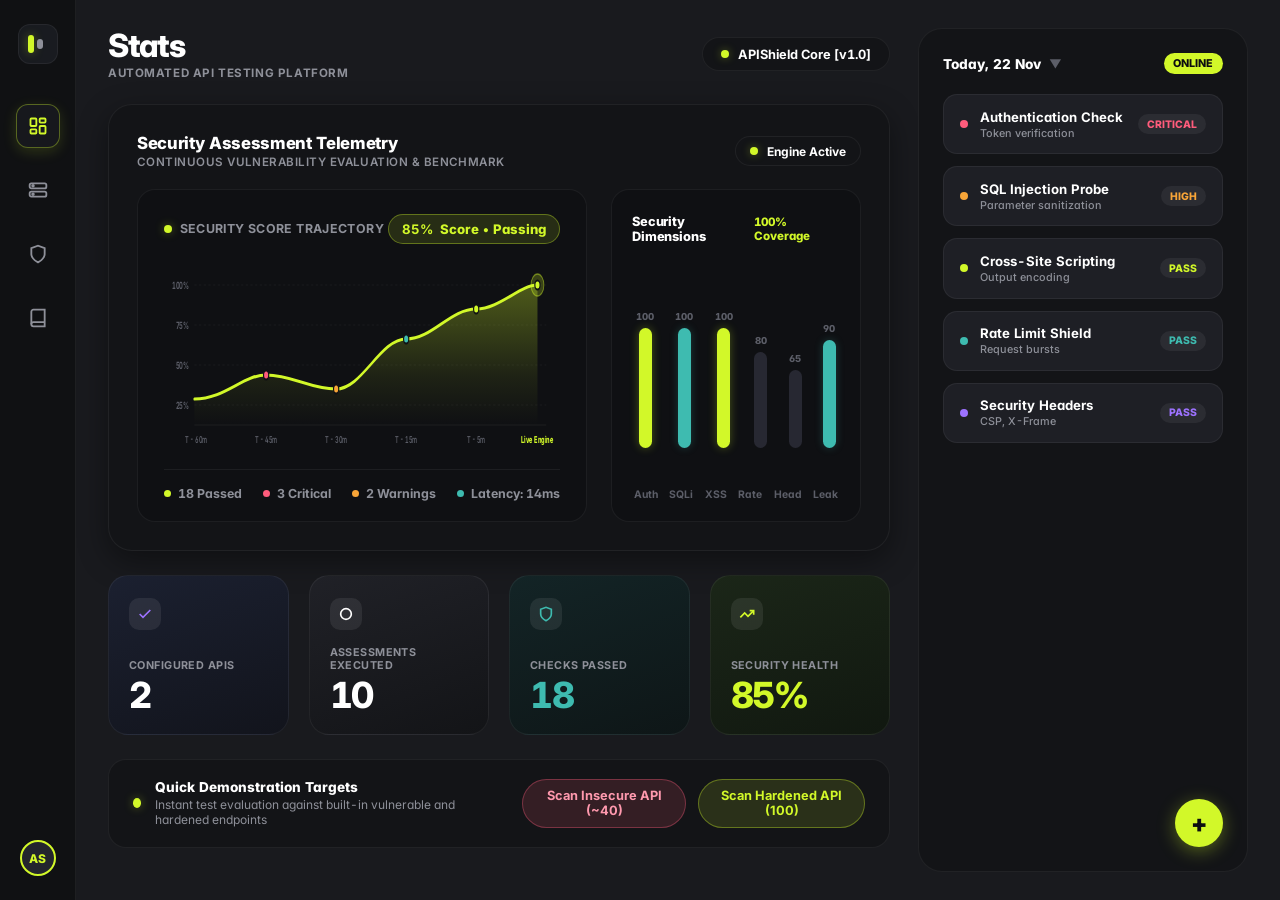
==== commit 26cee07f: "Refactor telemetry graph layout: increase vertical height, add timeline markers, and align axes" ====
--- a/src/static/index.html
+++ b/src/static/index.html
@@ -307,18 +307,19 @@
       background: #0f1013;
       border-radius: 18px;
       border: 1px solid var(--border-subtle);
-      padding: 1.25rem 1.5rem 1rem 1.5rem;
+      padding: 1.5rem 1.6rem 1.25rem 1.6rem;
       display: flex;
       flex-direction: column;
       justify-content: space-between;
       position: relative;
+      min-height: 330px;
     }
 
     .chart-header-row {
       display: flex;
       justify-content: space-between;
       align-items: center;
-      margin-bottom: 0.5rem;
+      margin-bottom: 0.85rem;
     }
 
     .chart-status-indicator {
@@ -356,7 +357,7 @@
     
     .svg-telemetry-wrapper {
       width: 100%;
-      height: 125px;
+      height: 200px;
       position: relative;
     }
 
@@ -372,16 +373,16 @@
       align-items: center;
       justify-content: space-between;
       gap: 0.75rem;
-      padding-top: 0.75rem;
-      border-top: 1px solid rgba(255, 255, 255, 0.05);
-      margin-top: 0.4rem;
+      padding-top: 1rem;
+      border-top: 1px solid rgba(255, 255, 255, 0.06);
+      margin-top: 0.75rem;
     }
 
     .telemetry-kpi-item {
       display: flex;
       align-items: center;
       gap: 0.45rem;
-      font-size: 0.75rem;
+      font-size: 0.775rem;
       font-weight: 700;
       color: var(--text-muted);
     }
@@ -398,7 +399,7 @@
       background: #0f1013;
       border-radius: 18px;
       border: 1px solid var(--border-subtle);
-      padding: 1.25rem 1.15rem;
+      padding: 1.5rem 1.25rem 1.25rem 1.25rem;
       display: flex;
       flex-direction: column;
       justify-content: space-between;
@@ -422,7 +423,7 @@
       display: flex;
       align-items: flex-end;
       justify-content: space-between;
-      height: 90px;
+      height: 160px;
       padding: 0 0.25rem;
     }
 
@@ -1141,41 +1142,54 @@
                 ),
 
                 h("div", { className: "svg-telemetry-wrapper" },
-                  h("svg", { viewBox: "0 0 540 120", preserveAspectRatio: "none" },
+                  h("svg", { viewBox: "0 0 680 200", preserveAspectRatio: "none" },
                     h("defs", null,
                       h("linearGradient", { id: "telemetryGlow", x1: "0", y1: "0", x2: "0", y2: "1" },
-                        h("stop", { offset: "0%", stopColor: "var(--lime-neon)", stopOpacity: "0.35" }),
+                        h("stop", { offset: "0%", stopColor: "var(--lime-neon)", stopOpacity: "0.32" }),
+                        h("stop", { offset: "65%", stopColor: "var(--lime-neon)", stopOpacity: "0.08" }),
                         h("stop", { offset: "100%", stopColor: "var(--lime-neon)", stopOpacity: "0.0" })
                       )
                     ),
-                    h("line", { x1: "0", y1: "25", x2: "540", y2: "25", stroke: "rgba(255,255,255,0.05)", strokeDasharray: "4 4" }),
-                    h("line", { x1: "0", y1: "60", x2: "540", y2: "60", stroke: "rgba(255,255,255,0.05)", strokeDasharray: "4 4" }),
-                    h("line", { x1: "0", y1: "95", x2: "540", y2: "95", stroke: "rgba(255,255,255,0.05)", strokeDasharray: "4 4" }),
                     
-                    h("text", { x: "4", y: "23", fill: "var(--text-dim)", fontSize: "9", fontWeight: "700" }, "100%"),
-                    h("text", { x: "4", y: "58", fill: "var(--text-dim)", fontSize: "9", fontWeight: "700" }, "75%"),
-                    h("text", { x: "4", y: "93", fill: "var(--text-dim)", fontSize: "9", fontWeight: "700" }, "50%"),
+                    h("line", { x1: "52", y1: "28", x2: "655", y2: "28", stroke: "rgba(255,255,255,0.05)", strokeDasharray: "4 4" }),
+                    h("line", { x1: "52", y1: "68", x2: "655", y2: "68", stroke: "rgba(255,255,255,0.05)", strokeDasharray: "4 4" }),
+                    h("line", { x1: "52", y1: "108", x2: "655", y2: "108", stroke: "rgba(255,255,255,0.05)", strokeDasharray: "4 4" }),
+                    h("line", { x1: "52", y1: "148", x2: "655", y2: "148", stroke: "rgba(255,255,255,0.05)", strokeDasharray: "4 4" }),
+                    h("line", { x1: "52", y1: "168", x2: "655", y2: "168", stroke: "rgba(255,255,255,0.08)" }),
+                    
+                    h("text", { x: "42", y: "32", fill: "var(--text-dim)", fontSize: "10", fontWeight: "700", textAnchor: "end" }, "100%"),
+                    h("text", { x: "42", y: "72", fill: "var(--text-dim)", fontSize: "10", fontWeight: "700", textAnchor: "end" }, "75%"),
+                    h("text", { x: "42", y: "112", fill: "var(--text-dim)", fontSize: "10", fontWeight: "700", textAnchor: "end" }, "50%"),
+                    h("text", { x: "42", y: "152", fill: "var(--text-dim)", fontSize: "10", fontWeight: "700", textAnchor: "end" }, "25%"),
+
+                    h("text", { x: "55", y: "186", fill: "var(--text-dim)", fontSize: "9.5", fontWeight: "600", textAnchor: "middle" }, "T - 60m"),
+                    h("text", { x: "175", y: "186", fill: "var(--text-dim)", fontSize: "9.5", fontWeight: "600", textAnchor: "middle" }, "T - 45m"),
+                    h("text", { x: "295", y: "186", fill: "var(--text-dim)", fontSize: "9.5", fontWeight: "600", textAnchor: "middle" }, "T - 30m"),
+                    h("text", { x: "415", y: "186", fill: "var(--text-dim)", fontSize: "9.5", fontWeight: "600", textAnchor: "middle" }, "T - 15m"),
+                    h("text", { x: "535", y: "186", fill: "var(--text-dim)", fontSize: "9.5", fontWeight: "600", textAnchor: "middle" }, "T - 5m"),
+                    h("text", { x: "640", y: "186", fill: "var(--lime-neon)", fontSize: "9.5", fontWeight: "800", textAnchor: "middle" }, "Live Engine"),
 
                     h("path", {
-                      d: "M 30,85 C 80,85 100,75 140,75 C 180,75 200,90 240,90 C 280,90 300,55 340,55 C 380,55 400,38 440,38 C 480,38 500,32 525,32 L 525,120 L 30,120 Z",
+                      d: "M 52,142 C 105,142 135,118 175,118 C 220,118 250,132 295,132 C 340,132 370,82 415,82 C 460,82 490,52 535,52 C 575,52 610,28 640,28 L 640,168 L 52,168 Z",
                       fill: "url(#telemetryGlow)"
                     }),
 
                     h("path", {
-                      d: "M 30,85 C 80,85 100,75 140,75 C 180,75 200,90 240,90 C 280,90 300,55 340,55 C 380,55 400,38 440,38 C 480,38 500,32 525,32",
+                      d: "M 52,142 C 105,142 135,118 175,118 C 220,118 250,132 295,132 C 340,132 370,82 415,82 C 460,82 490,52 535,52 C 575,52 610,28 640,28",
                       fill: "none",
                       stroke: "var(--lime-neon)",
-                      strokeWidth: "2.8",
-                      strokeLinecap: "round"
+                      strokeWidth: "3.2",
+                      strokeLinecap: "round",
+                      strokeLinejoin: "round"
                     }),
 
-                    h("circle", { cx: "140", cy: "75", r: "3.5", fill: "var(--accent-coral)" }),
-                    h("circle", { cx: "240", cy: "90", r: "3.5", fill: "var(--accent-peach)" }),
-                    h("circle", { cx: "340", cy: "55", r: "3.5", fill: "var(--accent-teal)" }),
-                    h("circle", { cx: "440", cy: "38", r: "3.5", fill: "var(--lime-neon)" }),
-
-                    h("circle", { cx: "525", cy: "32", r: "8", fill: "rgba(210, 248, 41, 0.25)" }),
-                    h("circle", { cx: "525", cy: "32", r: "4", fill: "var(--lime-neon)" })
+                    h("circle", { cx: "175", cy: "118", r: "4.5", fill: "var(--accent-coral)", stroke: "#0f1013", strokeWidth: "2" }),
+                    h("circle", { cx: "295", cy: "132", r: "4.5", fill: "var(--accent-peach)", stroke: "#0f1013", strokeWidth: "2" }),
+                    h("circle", { cx: "415", cy: "82", r: "4.5", fill: "var(--accent-teal)", stroke: "#0f1013", strokeWidth: "2" }),
+                    h("circle", { cx: "535", cy: "52", r: "4.5", fill: "var(--lime-neon)", stroke: "#0f1013", strokeWidth: "2" }),
+
+                    h("circle", { cx: "640", cy: "28", r: "11", fill: "rgba(210, 248, 41, 0.22)", stroke: "rgba(210, 248, 41, 0.45)", strokeWidth: "1.5" }),
+                    h("circle", { cx: "640", cy: "28", r: "4.5", fill: "var(--lime-neon)", stroke: "#0f1013", strokeWidth: "2" })
                   )
                 ),
 
@@ -1207,27 +1221,27 @@
                 h("div", { className: "widget-bars" },
                   h("div", { className: "bar-col-wrapper" },
                     h("div", { className: "bar-val" }, "100"),
-                    h("div", { className: "bar-col lime", style: { height: "70px" }, title: "Authentication Check" })
+                    h("div", { className: "bar-col lime", style: { height: "120px" }, title: "Authentication Check" })
                   ),
                   h("div", { className: "bar-col-wrapper" },
                     h("div", { className: "bar-val" }, "100"),
-                    h("div", { className: "bar-col teal", style: { height: "70px" }, title: "SQL Injection Probe" })
+                    h("div", { className: "bar-col teal", style: { height: "120px" }, title: "SQL Injection Probe" })
                   ),
                   h("div", { className: "bar-col-wrapper" },
                     h("div", { className: "bar-val" }, "100"),
-                    h("div", { className: "bar-col lime", style: { height: "70px" }, title: "XSS Sanitization" })
+                    h("div", { className: "bar-col lime", style: { height: "120px" }, title: "XSS Sanitization" })
                   ),
                   h("div", { className: "bar-col-wrapper" },
                     h("div", { className: "bar-val" }, "80"),
-                    h("div", { className: "bar-col dim", style: { height: "55px" }, title: "Rate Limiting" })
+                    h("div", { className: "bar-col dim", style: { height: "96px" }, title: "Rate Limiting" })
                   ),
                   h("div", { className: "bar-col-wrapper" },
                     h("div", { className: "bar-val" }, "65"),
-                    h("div", { className: "bar-col dim", style: { height: "45px" }, title: "Security Headers" })
+                    h("div", { className: "bar-col dim", style: { height: "78px" }, title: "Security Headers" })
                   ),
                   h("div", { className: "bar-col-wrapper" },
                     h("div", { className: "bar-val" }, "90"),
-                    h("div", { className: "bar-col teal", style: { height: "62px" }, title: "Information Disclosure" })
+                    h("div", { className: "bar-col teal", style: { height: "108px" }, title: "Information Disclosure" })
                   )
                 ),
                 h("div", { className: "widget-labels" },
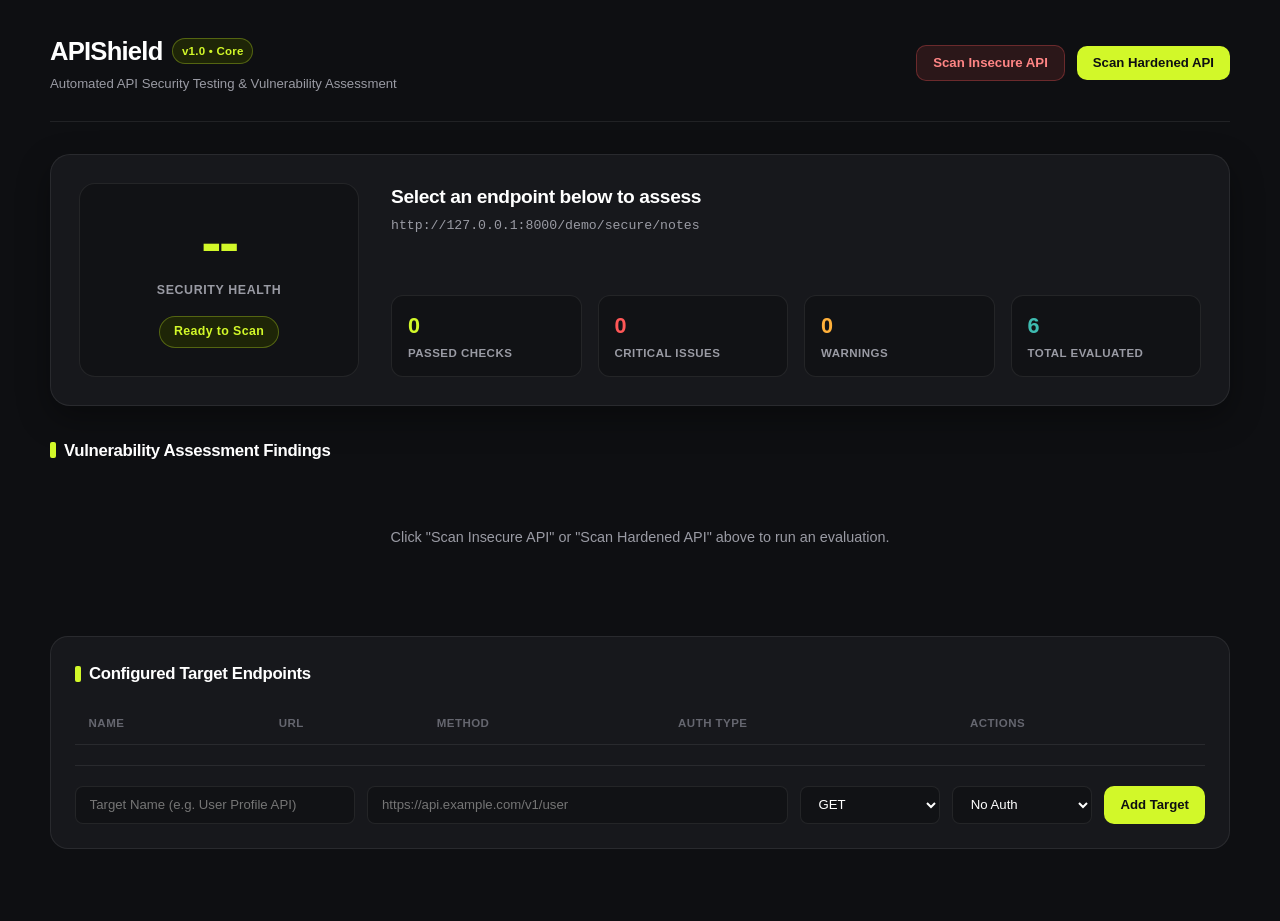
==== commit efd5fab3: "Refactor project for simplicity: streamlined Python backend and clean standard HTML dashboard" ====
--- a/src/static/index.html
+++ b/src/static/index.html
@@ -3,1676 +3,675 @@
 <head>
   <meta charset="UTF-8">
   <meta name="viewport" content="width=device-width, initial-scale=1.0">
-  <title>APIShield — Automated API Security Testing Platform</title>
-  
-  
-  <link rel="preconnect" href="https://fonts.googleapis.com">
-  <link rel="preconnect" href="https://fonts.gstatic.com" crossorigin>
-  <link href="https://fonts.googleapis.com/css2?family=Inter:wght@400;500;600;700;800;900&display=swap" rel="stylesheet">
-  
-  
-  <script src="/static/js/react.js"></script>
-  <script src="/static/js/react-dom.js"></script>
-  
+  <title>APIShield — Automated Security Testing Platform</title>
   <style>
     :root {
-      
-      --bg-page: #191a1e;
-      --bg-sidebar: #101113;
-      --bg-card: #131417;
-      --bg-card-elevated: #17181d;
-      --bg-pill: #1e1f25;
-      --bg-pill-hover: #25262e;
-      
-      --border-subtle: rgba(255, 255, 255, 0.06);
-      --border-medium: rgba(255, 255, 255, 0.12);
-      --border-active: rgba(255, 255, 255, 0.22);
-      
-      
+      --bg-dark: #0e0f12;
+      --bg-card: #17181c;
+      --bg-card-subtle: #1f2026;
+      --border: rgba(255, 255, 255, 0.08);
+      --border-active: rgba(210, 248, 41, 0.35);
       --lime-neon: #d2f829;
-      --lime-glow: rgba(210, 248, 41, 0.35);
-      --lime-dark: rgba(210, 248, 41, 0.12);
-      --lime-border: rgba(210, 248, 41, 0.35);
-      
-      
-      --accent-coral: #ff5c7c;
-      --accent-coral-bg: rgba(255, 92, 124, 0.14);
-      --accent-coral-border: rgba(255, 92, 124, 0.35);
-
-      --accent-peach: #f8a538;
-      --accent-peach-bg: rgba(248, 165, 56, 0.14);
-      --accent-peach-border: rgba(248, 165, 56, 0.35);
-
-      --accent-teal: #3ebbb0;
-      --accent-teal-bg: rgba(62, 187, 176, 0.14);
-      --accent-teal-border: rgba(62, 187, 176, 0.35);
-
-      --accent-purple: #9d72ff;
-      --accent-purple-bg: rgba(157, 114, 255, 0.14);
-      --accent-purple-border: rgba(157, 114, 255, 0.35);
-
-      
+      --lime-glow: rgba(210, 248, 41, 0.15);
+      --coral: #ff5757;
+      --amber: #ffb03a;
+      --teal: #3ebbb0;
       --text-white: #ffffff;
-      --text-muted: #8e9099;
-      --text-dim: #5c5e68;
+      --text-muted: #9a9ba4;
+      --text-dim: #65666f;
     }
 
     * {
       box-sizing: border-box;
       margin: 0;
       padding: 0;
-      font-family: 'Inter', -apple-system, BlinkMacSystemFont, 'Segoe UI', Roboto, sans-serif !important;
-    }
-    
+    }
+
     body {
-      background-color: var(--bg-page);
+      background-color: var(--bg-dark);
       color: var(--text-white);
+      font-family: -apple-system, BlinkMacSystemFont, 'Inter', 'Segoe UI', Roboto, sans-serif;
+      line-height: 1.5;
+      padding: 2rem 1.5rem;
       min-height: 100vh;
-      display: flex;
-      font-feature-settings: 'cv02', 'cv03', 'cv04', 'cv11', 'tnum';
-      -webkit-font-smoothing: antialiased;
-      -moz-osx-font-smoothing: grayscale;
-      overflow-x: hidden;
-    }
-
-    
-    .app-layout {
-      display: flex;
-      width: 100vw;
-      min-height: 100vh;
-      background-color: var(--bg-page);
-    }
-
-    
-    .sidebar {
-      width: 76px;
-      background-color: var(--bg-sidebar);
-      border-right: 1px solid var(--border-subtle);
+    }
+
+    .container {
+      max-width: 1180px;
+      margin: 0 auto;
+    }
+
+    /* Header */
+    header {
+      display: flex;
+      justify-content: space-between;
+      align-items: center;
+      padding-bottom: 1.75rem;
+      border-bottom: 1px solid var(--border);
+      margin-bottom: 2rem;
+      flex-wrap: wrap;
+      gap: 1rem;
+    }
+
+    .brand-title {
+      font-size: 1.6rem;
+      font-weight: 800;
+      letter-spacing: -0.03em;
+      display: flex;
+      align-items: center;
+      gap: 0.6rem;
+    }
+
+    .brand-badge {
+      background: #1e2507;
+      color: var(--lime-neon);
+      border: 1px solid rgba(210, 248, 41, 0.3);
+      font-size: 0.72rem;
+      font-weight: 700;
+      padding: 0.2rem 0.55rem;
+      border-radius: 980px;
+      letter-spacing: 0.02em;
+    }
+
+    .brand-subtitle {
+      font-size: 0.825rem;
+      color: var(--text-muted);
+      margin-top: 0.2rem;
+    }
+
+    .header-actions {
+      display: flex;
+      gap: 0.75rem;
+      align-items: center;
+    }
+
+    /* Buttons */
+    .btn {
+      background: var(--bg-card-subtle);
+      border: 1px solid var(--border);
+      color: var(--text-white);
+      padding: 0.6rem 1rem;
+      border-radius: 10px;
+      font-size: 0.825rem;
+      font-weight: 700;
+      cursor: pointer;
+      transition: all 0.2s ease;
+      display: inline-flex;
+      align-items: center;
+      gap: 0.4rem;
+    }
+
+    .btn:hover {
+      background: #282a33;
+      border-color: rgba(255, 255, 255, 0.2);
+    }
+
+    .btn-lime {
+      background: var(--lime-neon);
+      color: #0e0f12;
+      border: none;
+    }
+
+    .btn-lime:hover {
+      background: #e1ff47;
+      box-shadow: 0 0 15px var(--lime-glow);
+    }
+
+    .btn-coral {
+      background: rgba(255, 87, 87, 0.12);
+      border-color: rgba(255, 87, 87, 0.3);
+      color: #ff8585;
+    }
+
+    .btn-coral:hover {
+      background: rgba(255, 87, 87, 0.2);
+    }
+
+    /* Hero Score & Status Banner */
+    .hero-card {
+      background: var(--bg-card);
+      border: 1px solid var(--border);
+      border-radius: 20px;
+      padding: 1.75rem;
+      margin-bottom: 2rem;
+      display: grid;
+      grid-template-columns: 280px 1fr;
+      gap: 2rem;
+      box-shadow: 0 12px 32px rgba(0, 0, 0, 0.35);
+    }
+
+    @media (max-width: 820px) {
+      .hero-card {
+        grid-template-columns: 1fr;
+      }
+    }
+
+    .score-box {
+      background: #111215;
+      border: 1px solid var(--border);
+      border-radius: 16px;
+      padding: 1.75rem 1.25rem;
       display: flex;
       flex-direction: column;
       align-items: center;
-      padding: 1.5rem 0;
-      flex-shrink: 0;
-      z-index: 50;
-    }
-
-    .brand-mark {
-      width: 40px;
-      height: 40px;
-      background: #191b20;
-      border-radius: 12px;
-      display: flex;
-      align-items: center;
       justify-content: center;
-      margin-bottom: 2.5rem;
-      border: 1px solid var(--border-subtle);
-      cursor: pointer;
-    }
-
-    .brand-logo-icon {
-      width: 20px;
-      height: 20px;
-      display: flex;
-      gap: 3px;
-      align-items: center;
-    }
-
-    .brand-dot-lime {
-      width: 6px;
-      height: 18px;
-      background-color: var(--lime-neon);
-      border-radius: 4px;
-      box-shadow: 0 0 10px var(--lime-glow);
-    }
-
-    .brand-dot-sub {
-      width: 6px;
-      height: 10px;
-      background-color: var(--text-muted);
-      border-radius: 4px;
-    }
-
-    .nav-column {
-      display: flex;
-      flex-direction: column;
-      gap: 1.25rem;
-      flex: 1;
-      width: 100%;
-      align-items: center;
-    }
-
-    .sidebar-btn {
-      width: 44px;
-      height: 44px;
-      border-radius: 12px;
-      background: transparent;
-      border: none;
-      color: var(--text-muted);
-      display: flex;
-      align-items: center;
-      justify-content: center;
-      cursor: pointer;
-      transition: all 0.2s cubic-bezier(0.16, 1, 0.3, 1);
-    }
-
-    .sidebar-btn:hover {
-      background: var(--bg-pill);
-      color: var(--text-white);
-    }
-
-    .sidebar-btn.active {
-      background: var(--bg-card-elevated);
+      text-align: center;
+    }
+
+    .score-number {
+      font-size: 3.8rem;
+      font-weight: 900;
+      letter-spacing: -0.04em;
+      line-height: 1;
       color: var(--lime-neon);
-      border: 1px solid var(--lime-border);
-      box-shadow: 0 4px 14px rgba(210, 248, 41, 0.15);
-    }
-
-    .sidebar-bottom {
-      display: flex;
-      flex-direction: column;
-      align-items: center;
-      gap: 1rem;
-    }
-
-    .avatar-pill {
-      width: 36px;
-      height: 36px;
-      border-radius: 50%;
-      background: #23252d;
-      border: 2px solid var(--lime-neon);
-      display: flex;
-      align-items: center;
-      justify-content: center;
-      font-weight: 800;
-      font-size: 0.75rem;
-      color: var(--lime-neon);
-    }
-
-    
-    .main-wrapper {
-      flex: 1;
-      padding: 1.75rem 2rem;
-      overflow-y: auto;
-      max-width: calc(100vw - 76px);
-      display: flex;
-      gap: 1.75rem;
-    }
-
-    .center-column {
-      flex: 1;
-      display: flex;
-      flex-direction: column;
-      min-width: 0;
-    }
-
-    
-    .top-header {
-      display: flex;
-      justify-content: space-between;
-      align-items: center;
-      margin-bottom: 1.5rem;
-    }
-
-    .header-titles h1 {
-      font-size: 2rem;
-      font-weight: 800;
-      letter-spacing: -0.04em;
-      line-height: 1.1;
-      color: var(--text-white);
-    }
-
-    .header-titles span {
-      font-size: 0.725rem;
-      font-weight: 700;
-      color: var(--text-muted);
-      letter-spacing: 0.05em;
-      text-transform: uppercase;
-      margin-top: 0.2rem;
-      display: block;
-    }
-
-    .header-actions {
-      display: flex;
-      align-items: center;
-      gap: 0.75rem;
-    }
-
-    .project-pill {
-      background: var(--bg-card);
-      border: 1px solid var(--border-subtle);
-      padding: 0.55rem 1.1rem;
-      border-radius: 980px;
-      font-size: 0.8rem;
-      font-weight: 700;
-      color: var(--text-white);
-      display: flex;
-      align-items: center;
-      gap: 0.6rem;
-    }
-
-    .project-pill-dot {
-      width: 8px;
-      height: 8px;
-      border-radius: 50%;
-      background-color: var(--lime-neon);
-      box-shadow: 0 0 8px var(--lime-glow);
-    }
-
-    
-    .hero-card {
-      background: var(--bg-card);
-      border: 1px solid var(--border-subtle);
-      border-radius: 24px;
-      padding: 1.75rem;
-      margin-bottom: 1.5rem;
-      box-shadow: 0 10px 30px rgba(0, 0, 0, 0.4);
-      display: flex;
-      flex-direction: column;
-      position: relative;
-    }
-
-    .hero-card-header {
-      display: flex;
-      justify-content: space-between;
-      align-items: center;
-      margin-bottom: 1.25rem;
-    }
-
-    .hero-title {
-      font-size: 1.05rem;
-      font-weight: 800;
-      letter-spacing: -0.02em;
-      color: #ffffff;
-    }
-
-    .hero-subtitle {
-      font-size: 0.725rem;
-      color: var(--text-muted);
-      font-weight: 600;
-      text-transform: uppercase;
-      letter-spacing: 0.04em;
-      margin-top: 2px;
-    }
-
-    .hero-content {
-      display: flex;
-      align-items: stretch;
-      justify-content: space-between;
-      gap: 1.5rem;
-    }
-
-    
-    .telemetry-chart-container {
-      flex: 1;
-      background: #0f1013;
-      border-radius: 18px;
-      border: 1px solid var(--border-subtle);
-      padding: 1.5rem 1.6rem 1.25rem 1.6rem;
-      display: flex;
-      flex-direction: column;
-      justify-content: space-between;
-      position: relative;
-      min-height: 330px;
-    }
-
-    .chart-header-row {
-      display: flex;
-      justify-content: space-between;
-      align-items: center;
-      margin-bottom: 0.85rem;
-    }
-
-    .chart-status-indicator {
-      display: flex;
-      align-items: center;
-      gap: 0.5rem;
+    }
+
+    .score-label {
       font-size: 0.775rem;
       font-weight: 700;
       color: var(--text-muted);
       text-transform: uppercase;
-      letter-spacing: 0.03em;
-    }
-
-    .pulse-dot {
-      width: 8px;
-      height: 8px;
-      border-radius: 50%;
-      background: var(--lime-neon);
-      box-shadow: 0 0 10px var(--lime-glow);
-    }
-
-    .score-callout-pill {
-      background: var(--lime-dark);
-      border: 1px solid var(--lime-border);
-      color: var(--lime-neon);
+      letter-spacing: 0.05em;
+      margin-top: 0.5rem;
+    }
+
+    .score-status-pill {
+      margin-top: 1rem;
       padding: 0.35rem 0.85rem;
       border-radius: 980px;
-      font-size: 0.825rem;
+      font-size: 0.775rem;
       font-weight: 800;
-      display: flex;
-      align-items: center;
-      gap: 0.4rem;
-    }
-
-    
-    .svg-telemetry-wrapper {
-      width: 100%;
-      height: 200px;
-      position: relative;
-    }
-
-    .svg-telemetry-wrapper svg {
-      width: 100%;
-      height: 100%;
-      overflow: visible;
-    }
-
-    
-    .telemetry-kpi-row {
-      display: flex;
-      align-items: center;
-      justify-content: space-between;
-      gap: 0.75rem;
-      padding-top: 1rem;
-      border-top: 1px solid rgba(255, 255, 255, 0.06);
-      margin-top: 0.75rem;
-    }
-
-    .telemetry-kpi-item {
-      display: flex;
-      align-items: center;
-      gap: 0.45rem;
-      font-size: 0.775rem;
-      font-weight: 700;
-      color: var(--text-muted);
-    }
-
-    .kpi-dot {
-      width: 7px;
-      height: 7px;
-      border-radius: 50%;
-    }
-
-    
-    .hero-side-widget {
-      width: 250px;
-      background: #0f1013;
-      border-radius: 18px;
-      border: 1px solid var(--border-subtle);
-      padding: 1.5rem 1.25rem 1.25rem 1.25rem;
+      letter-spacing: 0.03em;
+      background: #1e2507;
+      color: var(--lime-neon);
+      border: 1px solid rgba(210, 248, 41, 0.3);
+    }
+
+    .score-status-pill.danger {
+      background: rgba(255, 87, 87, 0.15);
+      color: var(--coral);
+      border-color: rgba(255, 87, 87, 0.3);
+    }
+
+    .score-status-pill.warning {
+      background: rgba(255, 176, 58, 0.15);
+      color: var(--amber);
+      border-color: rgba(255, 176, 58, 0.3);
+    }
+
+    .hero-details {
       display: flex;
       flex-direction: column;
       justify-content: space-between;
     }
 
-    .widget-head {
-      display: flex;
-      justify-content: space-between;
-      align-items: center;
-      margin-bottom: 0.85rem;
-    }
-
-    .widget-title {
-      font-size: 0.8rem;
+    .target-info-head {
+      margin-bottom: 1.25rem;
+    }
+
+    .target-title {
+      font-size: 1.2rem;
       font-weight: 800;
-      letter-spacing: -0.01em;
-      color: var(--text-white);
-    }
-
-    .widget-bars {
-      display: flex;
-      align-items: flex-end;
-      justify-content: space-between;
-      height: 160px;
-      padding: 0 0.25rem;
-    }
-
-    .bar-col-wrapper {
-      display: flex;
-      flex-direction: column;
-      align-items: center;
-      gap: 0.35rem;
-      height: 100%;
-      justify-content: flex-end;
-    }
-
-    .bar-col {
-      width: 13px;
-      border-radius: 980px;
-      transition: height 0.4s ease;
-    }
-
-    .bar-col.lime {
-      background: var(--lime-neon);
-      box-shadow: 0 0 10px rgba(210, 248, 41, 0.3);
-    }
-
-    .bar-col.teal {
-      background: var(--accent-teal);
-      box-shadow: 0 0 8px rgba(62, 187, 176, 0.25);
-    }
-
-    .bar-col.dim {
-      background: #272832;
-    }
-
-    .bar-val {
-      font-size: 0.6rem;
-      font-weight: 800;
-      color: var(--text-dim);
-    }
-
-    .widget-labels {
-      display: flex;
-      justify-content: space-between;
-      font-size: 0.65rem;
-      color: var(--text-dim);
-      font-weight: 700;
-      margin-top: 0.65rem;
-      padding: 0 0.1rem;
-    }
-
-    
-    .cards-row {
+      letter-spacing: -0.02em;
+    }
+
+    .target-url {
+      font-family: monospace;
+      font-size: 0.825rem;
+      color: var(--text-muted);
+      margin-top: 0.25rem;
+      word-break: break-all;
+    }
+
+    .stats-grid {
       display: grid;
       grid-template-columns: repeat(4, 1fr);
-      gap: 1.25rem;
-      margin-bottom: 1.5rem;
-    }
-
-    .stack-card {
-      border-radius: 20px;
-      padding: 1.35rem 1.25rem;
-      display: flex;
-      flex-direction: column;
-      justify-content: space-between;
-      position: relative;
-      border: 1px solid var(--border-subtle);
-      cursor: pointer;
-      transition: transform 0.2s cubic-bezier(0.16, 1, 0.3, 1), box-shadow 0.2s;
-      min-height: 145px;
-    }
-
-    .stack-card::before {
-      content: "";
-      position: absolute;
-      bottom: -6px;
-      left: 10px;
-      right: 10px;
-      height: 8px;
-      background: rgba(18, 19, 23, 0.85);
-      border-radius: 14px;
-      z-index: -1;
-      border: 1px solid rgba(255, 255, 255, 0.03);
-    }
-
-    .stack-card::after {
-      content: "";
-      position: absolute;
-      bottom: -12px;
-      left: 20px;
-      right: 20px;
-      height: 8px;
-      background: rgba(12, 13, 16, 0.65);
+      gap: 1rem;
+    }
+
+    @media (max-width: 600px) {
+      .stats-grid {
+        grid-template-columns: repeat(2, 1fr);
+      }
+    }
+
+    .stat-pill {
+      background: #111215;
+      border: 1px solid var(--border);
       border-radius: 12px;
-      z-index: -2;
-    }
-
-    .stack-card:hover {
-      transform: translateY(-3px);
-    }
-
-    .stack-card-1 {
-      background: linear-gradient(160deg, #1b2030 0%, #12141c 100%);
-    }
-
-    .stack-card-2 {
-      background: linear-gradient(160deg, #202127 0%, #131417 100%);
-    }
-
-    .stack-card-3 {
-      background: linear-gradient(160deg, #132426 0%, #0e1617 100%);
-    }
-
-    .stack-card-4 {
-      background: linear-gradient(160deg, #1b2618 0%, #111810 100%);
-    }
-
-    .stack-icon-pill {
-      width: 32px;
-      height: 32px;
-      border-radius: 10px;
-      background: rgba(255, 255, 255, 0.08);
-      display: flex;
-      align-items: center;
-      justify-content: center;
-      margin-bottom: 1rem;
-    }
-
-    .stack-label {
-      font-size: 0.675rem;
+      padding: 0.85rem 1rem;
+    }
+
+    .stat-val {
+      font-size: 1.35rem;
+      font-weight: 800;
+      letter-spacing: -0.02em;
+    }
+
+    .stat-name {
+      font-size: 0.72rem;
       font-weight: 700;
       color: var(--text-muted);
       text-transform: uppercase;
       letter-spacing: 0.04em;
-    }
-
-    .stack-value {
-      font-size: 2.25rem;
+      margin-top: 0.15rem;
+    }
+
+    /* Section Headers */
+    .section-title {
+      font-size: 1.05rem;
       font-weight: 800;
-      letter-spacing: -0.04em;
-      color: #ffffff;
-      margin-top: 0.3rem;
-      line-height: 1;
-      display: flex;
-      align-items: baseline;
-      gap: 0.4rem;
-    }
-
-    .stack-value.lime {
-      color: var(--lime-neon);
-    }
-
-    
-    .demo-bar {
-      background: var(--bg-card);
-      border: 1px solid var(--border-subtle);
-      border-radius: 18px;
-      padding: 1.15rem 1.5rem;
-      display: flex;
-      align-items: center;
-      justify-content: space-between;
-      gap: 1rem;
-    }
-
-    .demo-bar-left {
-      display: flex;
-      align-items: center;
-      gap: 0.85rem;
-    }
-
-    .demo-badge-dot {
-      width: 10px;
-      height: 10px;
-      border-radius: 50%;
-      background: var(--lime-neon);
-      box-shadow: 0 0 10px var(--lime-glow);
-    }
-
-    .demo-bar-title {
-      font-size: 0.85rem;
-      font-weight: 800;
-      color: #ffffff;
-    }
-
-    .demo-bar-sub {
-      font-size: 0.75rem;
-      color: var(--text-muted);
-      margin-top: 2px;
-    }
-
-    .demo-btn-group {
-      display: flex;
-      gap: 0.75rem;
-    }
-
-    .btn-vuln {
-      background: var(--accent-coral-bg);
-      color: #ff99ae;
-      border: 1px solid var(--accent-coral-border);
-      padding: 0.55rem 1.15rem;
-      border-radius: 980px;
-      font-size: 0.8rem;
-      font-weight: 700;
-      cursor: pointer;
-      transition: all 0.2s;
-    }
-
-    .btn-vuln:hover:not(:disabled) {
-      background: var(--accent-coral);
-      color: #0c0d10;
-    }
-
-    .btn-sec {
-      background: var(--lime-dark);
-      color: var(--lime-neon);
-      border: 1px solid var(--lime-border);
-      padding: 0.55rem 1.15rem;
-      border-radius: 980px;
-      font-size: 0.8rem;
-      font-weight: 700;
-      cursor: pointer;
-      transition: all 0.2s;
-    }
-
-    .btn-sec:hover:not(:disabled) {
-      background: var(--lime-neon);
-      color: #0c0d10;
-      box-shadow: 0 0 14px var(--lime-glow);
-    }
-
-    
-    .right-panel {
-      width: 330px;
-      background: var(--bg-card);
-      border: 1px solid var(--border-subtle);
-      border-radius: 24px;
-      padding: 1.5rem;
-      display: flex;
-      flex-direction: column;
-      flex-shrink: 0;
-      position: relative;
-    }
-
-    .right-panel-header {
-      display: flex;
-      justify-content: space-between;
-      align-items: center;
-      margin-bottom: 1.25rem;
-    }
-
-    .date-pill {
-      font-size: 0.85rem;
-      font-weight: 800;
-      color: #ffffff;
+      letter-spacing: -0.02em;
+      margin-bottom: 1rem;
       display: flex;
       align-items: center;
       gap: 0.5rem;
     }
 
-    .status-badge-lime {
+    .section-title::before {
+      content: "";
+      width: 6px;
+      height: 16px;
       background: var(--lime-neon);
-      color: #0c0d10;
-      padding: 0.25rem 0.6rem;
-      border-radius: 980px;
-      font-size: 0.675rem;
+      border-radius: 2px;
+    }
+
+    /* Checks Grid */
+    .checks-grid {
+      display: grid;
+      grid-template-columns: repeat(auto-fill, minmax(340px, 1fr));
+      gap: 1.15rem;
+      margin-bottom: 2.5rem;
+    }
+
+    .check-card {
+      background: var(--bg-card);
+      border: 1px solid var(--border);
+      border-radius: 16px;
+      padding: 1.25rem;
+      display: flex;
+      flex-direction: column;
+      justify-content: space-between;
+      transition: border-color 0.2s ease;
+    }
+
+    .check-card:hover {
+      border-color: rgba(255, 255, 255, 0.18);
+    }
+
+    .check-card.fail {
+      border-left: 4px solid var(--coral);
+    }
+
+    .check-card.pass {
+      border-left: 4px solid var(--lime-neon);
+    }
+
+    .check-card.warn {
+      border-left: 4px solid var(--amber);
+    }
+
+    .check-head {
+      display: flex;
+      justify-content: space-between;
+      align-items: flex-start;
+      margin-bottom: 0.75rem;
+    }
+
+    .check-name {
+      font-size: 0.925rem;
       font-weight: 800;
-    }
-
-    .activity-list {
-      display: flex;
-      flex-direction: column;
-      gap: 0.75rem;
-      flex: 1;
-      overflow-y: auto;
-    }
-
-    .activity-pill {
-      background: var(--bg-pill);
-      border: 1px solid var(--border-subtle);
-      border-radius: 14px;
-      padding: 0.85rem 1rem;
-      display: flex;
-      align-items: center;
-      justify-content: space-between;
-      gap: 0.75rem;
-      cursor: pointer;
-      transition: all 0.2s;
-    }
-
-    .activity-pill:hover {
-      background: var(--bg-pill-hover);
-      border-color: var(--border-medium);
-      transform: translateX(-2px);
-    }
-
-    .pill-left {
-      display: flex;
-      align-items: center;
-      gap: 0.75rem;
-      min-width: 0;
-      flex: 1;
-    }
-
-    .pill-indicator-dot {
-      width: 8px;
-      height: 8px;
-      border-radius: 50%;
-      flex-shrink: 0;
-    }
-
-    .pill-info {
-      flex: 1;
-      min-width: 0;
-    }
-
-    .pill-title {
-      font-size: 0.825rem;
-      font-weight: 700;
-      color: #ffffff;
-      white-space: nowrap;
-      overflow: hidden;
-      text-overflow: ellipsis;
-    }
-
-    .pill-sub {
-      font-size: 0.675rem;
+      letter-spacing: -0.01em;
+    }
+
+    .check-badges {
+      display: flex;
+      gap: 0.4rem;
+    }
+
+    .badge {
+      font-size: 0.68rem;
+      font-weight: 800;
+      padding: 0.2rem 0.5rem;
+      border-radius: 6px;
+      text-transform: uppercase;
+      letter-spacing: 0.03em;
+    }
+
+    .badge-pass { background: #1e2507; color: var(--lime-neon); }
+    .badge-fail { background: rgba(255, 87, 87, 0.18); color: var(--coral); }
+    .badge-warn { background: rgba(255, 176, 58, 0.18); color: var(--amber); }
+
+    .badge-critical { background: rgba(255, 87, 87, 0.25); color: #ff9191; }
+    .badge-high { background: rgba(255, 120, 71, 0.2); color: #ff9f75; }
+    .badge-medium { background: rgba(255, 176, 58, 0.2); color: #ffd180; }
+    .badge-low { background: #202229; color: var(--text-muted); }
+
+    .check-desc {
+      font-size: 0.8rem;
       color: var(--text-muted);
-      margin-top: 2px;
-      font-weight: 500;
-    }
-
-    .pill-tag {
-      font-size: 0.65rem;
-      font-weight: 800;
-      padding: 0.22rem 0.55rem;
-      border-radius: 980px;
-      flex-shrink: 0;
-    }
-
-    
-    .fab-btn {
-      width: 48px;
-      height: 48px;
-      border-radius: 50%;
-      background: var(--lime-neon);
-      color: #0c0d10;
-      border: none;
-      display: flex;
-      align-items: center;
-      justify-content: center;
-      font-size: 1.5rem;
-      font-weight: 900;
-      cursor: pointer;
-      box-shadow: 0 4px 18px var(--lime-glow);
-      align-self: flex-end;
-      margin-top: 1rem;
-      transition: all 0.2s cubic-bezier(0.16, 1, 0.3, 1);
-    }
-
-    .fab-btn:hover:not(:disabled) {
-      transform: scale(1.1);
-      box-shadow: 0 6px 24px var(--lime-glow);
-    }
-
-    
-    .view-card {
+      margin-bottom: 0.75rem;
+      line-height: 1.45;
+    }
+
+    .check-remediation {
+      background: #111215;
+      border-radius: 8px;
+      padding: 0.6rem 0.75rem;
+      font-size: 0.74rem;
+      color: #bbbcc6;
+      border: 1px solid rgba(255, 255, 255, 0.04);
+    }
+
+    .check-remediation strong {
+      color: var(--text-white);
+    }
+
+    /* Target Management Table */
+    .targets-section {
       background: var(--bg-card);
-      border: 1px solid var(--border-subtle);
-      border-radius: 22px;
-      padding: 1.75rem;
-      margin-bottom: 1.5rem;
-      box-shadow: 0 8px 30px rgba(0, 0, 0, 0.4);
-    }
-
-    .view-card-title {
-      font-size: 0.85rem;
-      font-weight: 800;
-      letter-spacing: 0.02em;
-      color: var(--text-muted);
-      text-transform: uppercase;
-      margin-bottom: 1.25rem;
-      display: flex;
-      justify-content: space-between;
-      align-items: center;
-    }
-
-    
-    table {
+      border: 1px solid var(--border);
+      border-radius: 18px;
+      padding: 1.5rem;
+      margin-bottom: 2.5rem;
+    }
+
+    .targets-table {
       width: 100%;
       border-collapse: collapse;
+      margin-top: 1rem;
+    }
+
+    .targets-table th, .targets-table td {
+      padding: 0.75rem 0.85rem;
       text-align: left;
-    }
-
-    th {
-      padding: 0.85rem 1rem;
-      border-bottom: 1px solid var(--border-subtle);
+      font-size: 0.825rem;
+      border-bottom: 1px solid var(--border);
+    }
+
+    .targets-table th {
       color: var(--text-dim);
-      font-size: 0.725rem;
+      font-weight: 700;
       text-transform: uppercase;
+      font-size: 0.72rem;
       letter-spacing: 0.04em;
-      font-weight: 800;
-    }
-
-    td {
-      padding: 0.95rem 1rem;
-      border-bottom: 1px solid rgba(255, 255, 255, 0.04);
-      font-size: 0.875rem;
-      font-weight: 500;
-    }
-
-    tr:last-child td { border-bottom: none; }
-
-    
-    .form-group { margin-bottom: 1.25rem; }
-
-    label {
-      display: block;
-      font-size: 0.775rem;
-      font-weight: 700;
+    }
+
+    .targets-table td code {
+      font-family: monospace;
       color: var(--text-muted);
-      margin-bottom: 0.4rem;
-    }
-
-    input, select {
-      width: 100%;
-      padding: 0.75rem 1rem;
-      background: #0d0e11;
-      border: 1px solid var(--border-subtle);
-      border-radius: 12px;
-      color: #ffffff;
-      font-size: 0.875rem;
-      font-weight: 500;
-      transition: all 0.2s;
-    }
-
-    input:focus, select:focus {
+      font-size: 0.8rem;
+    }
+
+    /* Target Add Form */
+    .add-form {
+      display: grid;
+      grid-template-columns: 2fr 3fr 1fr 1fr auto;
+      gap: 0.75rem;
+      margin-top: 1.25rem;
+      padding-top: 1.25rem;
+      border-top: 1px solid var(--border);
+    }
+
+    @media (max-width: 768px) {
+      .add-form {
+        grid-template-columns: 1fr;
+      }
+    }
+
+    .input-field {
+      background: #111215;
+      border: 1px solid var(--border);
+      color: var(--text-white);
+      padding: 0.6rem 0.85rem;
+      border-radius: 8px;
+      font-size: 0.825rem;
+    }
+
+    .input-field:focus {
       outline: none;
       border-color: var(--lime-neon);
-      box-shadow: 0 0 0 3px var(--lime-dark);
-      background: #111216;
-    }
-
-    .btn-primary {
-      background: var(--lime-neon);
-      color: #0c0d10;
-      border: 1px solid var(--lime-neon);
-      padding: 0.7rem 1.4rem;
-      border-radius: 12px;
-      font-size: 0.875rem;
-      font-weight: 800;
-      cursor: pointer;
-      transition: all 0.2s;
-    }
-
-    .btn-primary:hover:not(:disabled) {
-      background: #e2fa46;
-      box-shadow: 0 4px 18px var(--lime-glow);
-    }
-
-    .btn-primary:disabled {
-      opacity: 0.5;
-      cursor: not-allowed;
-    }
-
-    .btn-danger {
-      background: var(--accent-coral-bg);
-      color: var(--accent-coral);
-      border: 1px solid var(--accent-coral-border);
-      padding: 0.35rem 0.8rem;
-      border-radius: 8px;
-      font-size: 0.75rem;
-      font-weight: 700;
-      cursor: pointer;
-    }
-
-    
-    .score-banner-compact {
-      background: var(--bg-card);
-      border: 1px solid var(--border-subtle);
-      border-radius: 20px;
-      padding: 1.5rem;
-      display: flex;
-      align-items: center;
-      gap: 1.75rem;
-      margin-bottom: 1.5rem;
-    }
-
-    .score-circle-pill {
-      width: 90px;
-      height: 90px;
-      border-radius: 50%;
-      border: 4px solid var(--lime-neon);
-      display: flex;
-      flex-direction: column;
-      align-items: center;
-      justify-content: center;
-      font-size: 2rem;
-      font-weight: 900;
-      background: #0f1013;
-      flex-shrink: 0;
-      color: var(--lime-neon);
-      box-shadow: 0 0 20px var(--lime-glow);
-    }
-
-    
-    .finding-item {
-      background: var(--bg-pill);
-      border: 1px solid var(--border-subtle);
-      border-left: 4px solid;
-      border-radius: 12px;
-      padding: 1.15rem;
-      margin-bottom: 0.85rem;
-    }
-
-    .finding-item.FAIL { border-left-color: var(--accent-coral); }
-    .finding-item.PASS { border-left-color: var(--lime-neon); }
-    .finding-item.WARN { border-left-color: var(--accent-peach); }
-
-    .finding-remedy-box {
-      font-size: 0.8rem;
-      background: rgba(210, 248, 41, 0.08);
-      border: 1px solid var(--lime-border);
-      color: #def673;
-      padding: 0.65rem 0.9rem;
-      border-radius: 8px;
-      margin-top: 0.6rem;
-      line-height: 1.45;
+    }
+
+    .empty-state {
+      text-align: center;
+      padding: 3rem 1rem;
+      color: var(--text-muted);
+      font-size: 0.9rem;
     }
   </style>
 </head>
 <body>
-  <div id="root"></div>
+
+  <div class="container">
+    <!-- Header -->
+    <header>
+      <div>
+        <div class="brand-title">
+          APIShield
+          <span class="brand-badge">v1.0 • Core</span>
+        </div>
+        <div class="brand-subtitle">Automated API Security Testing & Vulnerability Assessment</div>
+      </div>
+      <div class="header-actions">
+        <button class="btn btn-coral" onclick="runDemoScan(1)">Scan Insecure API</button>
+        <button class="btn btn-lime" onclick="runDemoScan(2)">Scan Hardened API</button>
+      </div>
+    </header>
+
+    <!-- Hero Score Summary -->
+    <div class="hero-card">
+      <div class="score-box">
+        <div class="score-number" id="heroScore">--</div>
+        <div class="score-label">Security Health</div>
+        <div class="score-status-pill" id="heroRisk">Ready to Scan</div>
+      </div>
+
+      <div class="hero-details">
+        <div class="target-info-head">
+          <div class="target-title" id="targetName">Select an endpoint below to assess</div>
+          <div class="target-url" id="targetUrl">http://127.0.0.1:8000/demo/secure/notes</div>
+        </div>
+
+        <div class="stats-grid">
+          <div class="stat-pill">
+            <div class="stat-val" style="color: var(--lime-neon);" id="statPassed">0</div>
+            <div class="stat-name">Passed Checks</div>
+          </div>
+          <div class="stat-pill">
+            <div class="stat-val" style="color: var(--coral);" id="statFailed">0</div>
+            <div class="stat-name">Critical Issues</div>
+          </div>
+          <div class="stat-pill">
+            <div class="stat-val" style="color: var(--amber);" id="statWarn">0</div>
+            <div class="stat-name">Warnings</div>
+          </div>
+          <div class="stat-pill">
+            <div class="stat-val" style="color: var(--teal);" id="statTotal">6</div>
+            <div class="stat-name">Total Evaluated</div>
+          </div>
+        </div>
+      </div>
+    </div>
+
+    <!-- Security Findings Grid -->
+    <div class="section-title">Vulnerability Assessment Findings</div>
+    <div class="checks-grid" id="checksGrid">
+      <div class="empty-state" style="grid-column: 1 / -1;">Click "Scan Insecure API" or "Scan Hardened API" above to run an evaluation.</div>
+    </div>
+
+    <!-- Target Inventory -->
+    <div class="targets-section">
+      <div class="section-title">Configured Target Endpoints</div>
+      <table class="targets-table">
+        <thead>
+          <tr>
+            <th>Name</th>
+            <th>URL</th>
+            <th>Method</th>
+            <th>Auth Type</th>
+            <th>Actions</th>
+          </tr>
+        </thead>
+        <tbody id="endpointsTableBody">
+          <!-- Populated by JavaScript -->
+        </tbody>
+      </table>
+
+      <!-- Add Target Form -->
+      <form class="add-form" onsubmit="handleAddEndpoint(event)">
+        <input type="text" id="newEpName" class="input-field" placeholder="Target Name (e.g. User Profile API)" required>
+        <input type="url" id="newEpUrl" class="input-field" placeholder="https://api.example.com/v1/user" required>
+        <select id="newEpMethod" class="input-field">
+          <option value="GET">GET</option>
+          <option value="POST">POST</option>
+        </select>
+        <select id="newEpAuth" class="input-field">
+          <option value="none">No Auth</option>
+          <option value="bearer">Bearer Token</option>
+        </select>
+        <button type="submit" class="btn btn-lime">Add Target</button>
+      </form>
+    </div>
+  </div>
 
   <script>
-    const { useState, useEffect, createElement: h } = React;
-    const API_BASE = "http://localhost:8000";
-
-    function App() {
-      const [tab, setTab] = useState("dashboard");
-      const [endpoints, setEndpoints] = useState([]);
-      const [reports, setReports] = useState([]);
-      const [loading, setLoading] = useState(false);
-      const [scanTargetId, setScanTargetId] = useState("");
-      const [activeReport, setActiveReport] = useState(null);
-
-      const [formData, setFormData] = useState({
-        name: "",
-        url: "http://127.0.0.1:8000/demo/vulnerable/notes",
-        method: "GET",
-        auth_type: "none",
-        auth_value: ""
-      });
-
-      const fetchData = async () => {
-        try {
-          const epRes = await fetch(`${API_BASE}/api/endpoints`);
-          const epData = await epRes.json();
-          setEndpoints(epData);
-          if (epData.length > 0 && !scanTargetId) {
-            setScanTargetId(epData[0].id);
-          }
-          const repRes = await fetch(`${API_BASE}/api/reports`);
-          const repData = await repRes.json();
-          setReports(repData);
-          if (repData.length > 0 && !activeReport) {
-            setActiveReport(repData[0]);
-          }
-        } catch (e) {
-          console.error("API error:", e);
+    let currentEndpoints = [];
+
+    // Load initial endpoints on page load
+    async function init() {
+      await loadEndpoints();
+      // Run demo scan on first load
+      if (currentEndpoints.length > 0) {
+        scanEndpoint(currentEndpoints[0].id);
+      }
+    }
+
+    async function loadEndpoints() {
+      try {
+        const res = await fetch("/api/endpoints");
+        currentEndpoints = await res.json();
+        renderEndpointsTable();
+      } catch (err) {
+        console.error("Failed to load endpoints:", err);
+      }
+    }
+
+    function renderEndpointsTable() {
+      const tbody = document.getElementById("endpointsTableBody");
+      if (!currentEndpoints.length) {
+        tbody.innerHTML = '<tr><td colspan="5" style="text-align:center; color: var(--text-dim);">No endpoints configured.</td></tr>';
+        return;
+      }
+      tbody.innerHTML = currentEndpoints.map(ep => `
+        <tr>
+          <td><strong>${ep.name}</strong></td>
+          <td><code>${ep.url}</code></td>
+          <td><span class="badge badge-low">${ep.method}</span></td>
+          <td>${ep.auth_type}</td>
+          <td>
+            <button class="btn btn-lime" style="padding: 0.35rem 0.75rem; font-size: 0.75rem;" onclick="scanEndpoint(${ep.id})">Scan</button>
+            <button class="btn btn-coral" style="padding: 0.35rem 0.6rem; font-size: 0.75rem;" onclick="deleteEndpoint(${ep.id})">Delete</button>
+          </td>
+        </tr>
+      `).join("");
+    }
+
+    async function scanEndpoint(id) {
+      try {
+        const res = await fetch(`/api/scan/${id}`, { method: "POST" });
+        if (!res.ok) throw new Error("Scan request failed");
+        const data = await res.json();
+        renderScanResults(data);
+      } catch (err) {
+        alert("Scan failed: " + err.message);
+      }
+    }
+
+    function runDemoScan(index) {
+      if (currentEndpoints[index - 1]) {
+        scanEndpoint(currentEndpoints[index - 1].id);
+      } else if (currentEndpoints.length > 0) {
+        scanEndpoint(currentEndpoints[0].id);
+      }
+    }
+
+    function renderScanResults(data) {
+      const { summary, findings, endpoint_name, endpoint_url } = data;
+
+      // Update Hero Score
+      document.getElementById("heroScore").innerText = summary.score + "%";
+      document.getElementById("targetName").innerText = endpoint_name;
+      document.getElementById("targetUrl").innerText = endpoint_url;
+
+      // Risk Pill Styling
+      const riskPill = document.getElementById("heroRisk");
+      riskPill.innerText = `${summary.risk_level} RISK • ${summary.score >= 80 ? "PASSING" : "ATTENTION"}`;
+      riskPill.className = "score-status-pill " + (summary.risk_level === "HIGH" ? "danger" : (summary.risk_level === "MEDIUM" ? "warning" : ""));
+
+      // Update Counts
+      document.getElementById("statPassed").innerText = summary.passed_tests;
+      document.getElementById("statFailed").innerText = summary.failed_tests;
+      document.getElementById("statWarn").innerText = summary.warn_tests;
+      document.getElementById("statTotal").innerText = summary.total_tests;
+
+      // Render Check Cards
+      const grid = document.getElementById("checksGrid");
+      grid.innerHTML = findings.map(f => {
+        const statusClass = f.status.toLowerCase();
+        const sevClass = "badge-" + f.severity.toLowerCase();
+        return `
+          <div class="check-card ${statusClass}">
+            <div class="check-head">
+              <div class="check-name">${f.test_name}</div>
+              <div class="check-badges">
+                <span class="badge ${sevClass}">${f.severity}</span>
+                <span class="badge badge-${statusClass}">${f.status}</span>
+              </div>
+            </div>
+            <div class="check-desc">${f.detail}</div>
+            <div class="check-remediation">
+              <strong>Remediation:</strong> ${f.remediation}
+            </div>
+          </div>
+        `;
+      }).join("");
+    }
+
+    async function handleAddEndpoint(e) {
+      e.preventDefault();
+      const name = document.getElementById("newEpName").value;
+      const url = document.getElementById("newEpUrl").value;
+      const method = document.getElementById("newEpMethod").value;
+      const auth_type = document.getElementById("newEpAuth").value;
+
+      try {
+        const res = await fetch("/api/endpoints", {
+          method: "POST",
+          headers: { "Content-Type": "application/json" },
+          body: JSON.stringify({ name, url, method, auth_type, auth_value: "" })
+        });
+        if (res.ok) {
+          e.target.reset();
+          await loadEndpoints();
         }
-      };
-
-      useEffect(() => {
-        fetchData();
-      }, []);
-
-      const handleRunScan = async (id) => {
-        setLoading(true);
-        try {
-          const res = await fetch(`${API_BASE}/api/scan/${id}`, { method: "POST" });
-          const data = await res.json();
-          setActiveReport({
-            endpoint_name: data.endpoint_name,
-            endpoint_url: data.endpoint_url,
-            score: data.summary.score,
-            risk_level: data.summary.risk_level,
-            passed_tests: data.summary.passed_tests,
-            failed_tests: data.summary.failed_tests,
-            warn_tests: data.summary.warn_tests,
-            total_tests: data.summary.total_tests,
-            findings: data.findings,
-            created_at: new Date().toLocaleTimeString([], { hour: '2-digit', minute: '2-digit' })
-          });
-          setTab("scanner");
-          await fetchData();
-        } catch (e) {
-          alert("Scan execution failure: " + e);
-        }
-        setLoading(false);
-      };
-
-      const handleAddEndpoint = async (e) => {
-        e.preventDefault();
-        try {
-          const res = await fetch(`${API_BASE}/api/endpoints`, {
-            method: "POST",
-            headers: { "Content-Type": "application/json" },
-            body: JSON.stringify(formData)
-          });
-          if (res.ok) {
-            setFormData({ name: "", url: "", method: "GET", auth_type: "none", auth_value: "" });
-            await fetchData();
-            setTab("dashboard");
-          }
-        } catch (e) {
-          alert("Registration failure: " + e);
-        }
-      };
-
-      const handleDeleteEndpoint = async (id) => {
-        if (!confirm("Confirm endpoint removal?")) return;
-        await fetch(`${API_BASE}/api/endpoints/${id}`, { method: "DELETE" });
-        await fetchData();
-      };
-
-      const avgScore = reports.length > 0 
-        ? Math.round(reports.reduce((acc, r) => acc + r.score, 0) / reports.length) 
-        : (activeReport ? activeReport.score : 85);
-
-      const totalPassed = reports.reduce((acc, r) => acc + (r.passed_tests || 0), 0) || 18;
-      const totalFailed = reports.reduce((acc, r) => acc + (r.failed_tests || 0), 0) || 3;
-      const totalWarned = reports.reduce((acc, r) => acc + (r.warn_tests || 0), 0) || 2;
-
-      
-      const renderSidebar = () => {
-        return h("aside", { className: "sidebar" },
-          h("div", { className: "brand-mark", onClick: () => setTab("dashboard") },
-            h("div", { className: "brand-logo-icon" },
-              h("div", { className: "brand-dot-lime" }),
-              h("div", { className: "brand-dot-sub" })
-            )
-          ),
-          h("div", { className: "nav-column" },
-            h("button", {
-              className: `sidebar-btn ${tab === 'dashboard' ? 'active' : ''}`,
-              title: "Dashboard Overview",
-              onClick: () => setTab("dashboard")
-            },
-              h("svg", { width: "20", height: "20", viewBox: "0 0 24 24", fill: "none", stroke: "currentColor", strokeWidth: "2.2" },
-                h("rect", { x: "3", y: "3", width: "7", height: "9", rx: "1" }),
-                h("rect", { x: "14", y: "3", width: "7", height: "5", rx: "1" }),
-                h("rect", { x: "14", y: "12", width: "7", height: "9", rx: "1" }),
-                h("rect", { x: "3", y: "16", width: "7", height: "5", rx: "1" })
-              )
-            ),
-            h("button", {
-              className: `sidebar-btn ${tab === 'endpoints' ? 'active' : ''}`,
-              title: "Target Inventory",
-              onClick: () => setTab("endpoints")
-            },
-              h("svg", { width: "20", height: "20", viewBox: "0 0 24 24", fill: "none", stroke: "currentColor", strokeWidth: "2.2" },
-                h("rect", { x: "2", y: "4", width: "20", height: "6", rx: "2" }),
-                h("rect", { x: "2", y: "14", width: "20", height: "6", rx: "2" }),
-                h("circle", { cx: "6", cy: "7", r: "1" }),
-                h("circle", { cx: "6", cy: "17", r: "1" })
-              )
-            ),
-            h("button", {
-              className: `sidebar-btn ${tab === 'scanner' ? 'active' : ''}`,
-              title: "Security Scanner Engine",
-              onClick: () => setTab("scanner")
-            },
-              h("svg", { width: "20", height: "20", viewBox: "0 0 24 24", fill: "none", stroke: "currentColor", strokeWidth: "2.2" },
-                h("path", { d: "M12 22s8-4 8-10V5l-8-3-8 3v7c0 6 8 10 8 10z" })
-              )
-            ),
-            h("button", {
-              className: `sidebar-btn ${tab === 'viva' ? 'active' : ''}`,
-              title: "SSE Principles Guide",
-              onClick: () => setTab("viva")
-            },
-              h("svg", { width: "20", height: "20", viewBox: "0 0 24 24", fill: "none", stroke: "currentColor", strokeWidth: "2.2" },
-                h("path", { d: "M4 19.5A2.5 2.5 0 0 1 6.5 17H20" }),
-                h("path", { d: "M6.5 2H20v20H6.5A2.5 2.5 0 0 1 4 19.5v-15A2.5 2.5 0 0 1 6.5 2z" })
-              )
-            )
-          ),
-          h("div", { className: "sidebar-bottom" },
-            h("div", { className: "avatar-pill", title: "APIShield Active" }, "AS")
-          )
-        );
-      };
-
-      
-      const renderDashboardCenter = () => {
-        return h("div", null,
-          h("div", { className: "hero-card" },
-            h("div", { className: "hero-card-header" },
-              h("div", null,
-                h("div", { className: "hero-title" }, "Security Assessment Telemetry"),
-                h("div", { className: "hero-subtitle" }, "Continuous Vulnerability Evaluation & Benchmark")
-              ),
-              h("div", { className: "project-pill", style: { padding: "0.4rem 0.85rem", fontSize: "0.75rem" } },
-                h("div", { className: "project-pill-dot" }),
-                "Engine Active"
-              )
-            ),
-            h("div", { className: "hero-content" },
-              h("div", { className: "telemetry-chart-container" },
-                h("div", { className: "chart-header-row" },
-                  h("div", { className: "chart-status-indicator" },
-                    h("span", { className: "pulse-dot" }),
-                    "Security Score Trajectory"
-                  ),
-                  h("div", { className: "score-callout-pill" },
-                    h("strong", null, `${avgScore}%`),
-                    "Score • Passing"
-                  )
-                ),
-
-                h("div", { className: "svg-telemetry-wrapper" },
-                  h("svg", { viewBox: "0 0 680 200", preserveAspectRatio: "none" },
-                    h("defs", null,
-                      h("linearGradient", { id: "telemetryGlow", x1: "0", y1: "0", x2: "0", y2: "1" },
-                        h("stop", { offset: "0%", stopColor: "var(--lime-neon)", stopOpacity: "0.32" }),
-                        h("stop", { offset: "65%", stopColor: "var(--lime-neon)", stopOpacity: "0.08" }),
-                        h("stop", { offset: "100%", stopColor: "var(--lime-neon)", stopOpacity: "0.0" })
-                      )
-                    ),
-                    
-                    h("line", { x1: "52", y1: "28", x2: "655", y2: "28", stroke: "rgba(255,255,255,0.05)", strokeDasharray: "4 4" }),
-                    h("line", { x1: "52", y1: "68", x2: "655", y2: "68", stroke: "rgba(255,255,255,0.05)", strokeDasharray: "4 4" }),
-                    h("line", { x1: "52", y1: "108", x2: "655", y2: "108", stroke: "rgba(255,255,255,0.05)", strokeDasharray: "4 4" }),
-                    h("line", { x1: "52", y1: "148", x2: "655", y2: "148", stroke: "rgba(255,255,255,0.05)", strokeDasharray: "4 4" }),
-                    h("line", { x1: "52", y1: "168", x2: "655", y2: "168", stroke: "rgba(255,255,255,0.08)" }),
-                    
-                    h("text", { x: "42", y: "32", fill: "var(--text-dim)", fontSize: "10", fontWeight: "700", textAnchor: "end" }, "100%"),
-                    h("text", { x: "42", y: "72", fill: "var(--text-dim)", fontSize: "10", fontWeight: "700", textAnchor: "end" }, "75%"),
-                    h("text", { x: "42", y: "112", fill: "var(--text-dim)", fontSize: "10", fontWeight: "700", textAnchor: "end" }, "50%"),
-                    h("text", { x: "42", y: "152", fill: "var(--text-dim)", fontSize: "10", fontWeight: "700", textAnchor: "end" }, "25%"),
-
-                    h("text", { x: "55", y: "186", fill: "var(--text-dim)", fontSize: "9.5", fontWeight: "600", textAnchor: "middle" }, "T - 60m"),
-                    h("text", { x: "175", y: "186", fill: "var(--text-dim)", fontSize: "9.5", fontWeight: "600", textAnchor: "middle" }, "T - 45m"),
-                    h("text", { x: "295", y: "186", fill: "var(--text-dim)", fontSize: "9.5", fontWeight: "600", textAnchor: "middle" }, "T - 30m"),
-                    h("text", { x: "415", y: "186", fill: "var(--text-dim)", fontSize: "9.5", fontWeight: "600", textAnchor: "middle" }, "T - 15m"),
-                    h("text", { x: "535", y: "186", fill: "var(--text-dim)", fontSize: "9.5", fontWeight: "600", textAnchor: "middle" }, "T - 5m"),
-                    h("text", { x: "640", y: "186", fill: "var(--lime-neon)", fontSize: "9.5", fontWeight: "800", textAnchor: "middle" }, "Live Engine"),
-
-                    h("path", {
-                      d: "M 52,142 C 105,142 135,118 175,118 C 220,118 250,132 295,132 C 340,132 370,82 415,82 C 460,82 490,52 535,52 C 575,52 610,28 640,28 L 640,168 L 52,168 Z",
-                      fill: "url(#telemetryGlow)"
-                    }),
-
-                    h("path", {
-                      d: "M 52,142 C 105,142 135,118 175,118 C 220,118 250,132 295,132 C 340,132 370,82 415,82 C 460,82 490,52 535,52 C 575,52 610,28 640,28",
-                      fill: "none",
-                      stroke: "var(--lime-neon)",
-                      strokeWidth: "3.2",
-                      strokeLinecap: "round",
-                      strokeLinejoin: "round"
-                    }),
-
-                    h("circle", { cx: "175", cy: "118", r: "4.5", fill: "var(--accent-coral)", stroke: "#0f1013", strokeWidth: "2" }),
-                    h("circle", { cx: "295", cy: "132", r: "4.5", fill: "var(--accent-peach)", stroke: "#0f1013", strokeWidth: "2" }),
-                    h("circle", { cx: "415", cy: "82", r: "4.5", fill: "var(--accent-teal)", stroke: "#0f1013", strokeWidth: "2" }),
-                    h("circle", { cx: "535", cy: "52", r: "4.5", fill: "var(--lime-neon)", stroke: "#0f1013", strokeWidth: "2" }),
-
-                    h("circle", { cx: "640", cy: "28", r: "11", fill: "rgba(210, 248, 41, 0.22)", stroke: "rgba(210, 248, 41, 0.45)", strokeWidth: "1.5" }),
-                    h("circle", { cx: "640", cy: "28", r: "4.5", fill: "var(--lime-neon)", stroke: "#0f1013", strokeWidth: "2" })
-                  )
-                ),
-
-                h("div", { className: "telemetry-kpi-row" },
-                  h("div", { className: "telemetry-kpi-item" },
-                    h("span", { className: "kpi-dot", style: { background: "var(--lime-neon)" } }),
-                    `${totalPassed} Passed`
-                  ),
-                  h("div", { className: "telemetry-kpi-item" },
-                    h("span", { className: "kpi-dot", style: { background: "var(--accent-coral)" } }),
-                    `${totalFailed} Critical`
-                  ),
-                  h("div", { className: "telemetry-kpi-item" },
-                    h("span", { className: "kpi-dot", style: { background: "var(--accent-peach)" } }),
-                    `${totalWarned} Warnings`
-                  ),
-                  h("div", { className: "telemetry-kpi-item" },
-                    h("span", { className: "kpi-dot", style: { background: "var(--accent-teal)" } }),
-                    "Latency: 14ms"
-                  )
-                )
-              ),
-
-              h("div", { className: "hero-side-widget" },
-                h("div", { className: "widget-head" },
-                  h("span", { className: "widget-title" }, "Security Dimensions"),
-                  h("span", { style: { fontSize: "0.725rem", color: "var(--lime-neon)", fontWeight: 800 } }, "100% Coverage")
-                ),
-                h("div", { className: "widget-bars" },
-                  h("div", { className: "bar-col-wrapper" },
-                    h("div", { className: "bar-val" }, "100"),
-                    h("div", { className: "bar-col lime", style: { height: "120px" }, title: "Authentication Check" })
-                  ),
-                  h("div", { className: "bar-col-wrapper" },
-                    h("div", { className: "bar-val" }, "100"),
-                    h("div", { className: "bar-col teal", style: { height: "120px" }, title: "SQL Injection Probe" })
-                  ),
-                  h("div", { className: "bar-col-wrapper" },
-                    h("div", { className: "bar-val" }, "100"),
-                    h("div", { className: "bar-col lime", style: { height: "120px" }, title: "XSS Sanitization" })
-                  ),
-                  h("div", { className: "bar-col-wrapper" },
-                    h("div", { className: "bar-val" }, "80"),
-                    h("div", { className: "bar-col dim", style: { height: "96px" }, title: "Rate Limiting" })
-                  ),
-                  h("div", { className: "bar-col-wrapper" },
-                    h("div", { className: "bar-val" }, "65"),
-                    h("div", { className: "bar-col dim", style: { height: "78px" }, title: "Security Headers" })
-                  ),
-                  h("div", { className: "bar-col-wrapper" },
-                    h("div", { className: "bar-val" }, "90"),
-                    h("div", { className: "bar-col teal", style: { height: "108px" }, title: "Information Disclosure" })
-                  )
-                ),
-                h("div", { className: "widget-labels" },
-                  h("span", null, "Auth"),
-                  h("span", null, "SQLi"),
-                  h("span", null, "XSS"),
-                  h("span", null, "Rate"),
-                  h("span", null, "Head"),
-                  h("span", null, "Leak")
-                )
-              )
-            )
-          ),
-
-          h("div", { className: "cards-row" },
-            h("div", { className: "stack-card stack-card-1", onClick: () => setTab("endpoints") },
-              h("div", { className: "stack-icon-pill" },
-                h("svg", { width: "16", height: "16", viewBox: "0 0 24 24", fill: "none", stroke: "var(--accent-purple)", strokeWidth: "2.5" },
-                  h("path", { d: "M20 6L9 17l-5-5" })
-                )
-              ),
-              h("div", null,
-                h("div", { className: "stack-label" }, "Configured APIs"),
-                h("div", { className: "stack-value" }, endpoints.length || 2)
-              )
-            ),
-            h("div", { className: "stack-card stack-card-2", onClick: () => setTab("scanner") },
-              h("div", { className: "stack-icon-pill" },
-                h("svg", { width: "16", height: "16", viewBox: "0 0 24 24", fill: "none", stroke: "#ffffff", strokeWidth: "2.5" },
-                  h("circle", { cx: "12", cy: "12", r: "8" })
-                )
-              ),
-              h("div", null,
-                h("div", { className: "stack-label" }, "Assessments Executed"),
-                h("div", { className: "stack-value" }, reports.length || 10)
-              )
-            ),
-            h("div", { className: "stack-card stack-card-3" },
-              h("div", { className: "stack-icon-pill" },
-                h("svg", { width: "16", height: "16", viewBox: "0 0 24 24", fill: "none", stroke: "var(--accent-teal)", strokeWidth: "2.5" },
-                  h("path", { d: "M12 22s8-4 8-10V5l-8-3-8 3v7c0 6 8 10 8 10z" })
-                )
-              ),
-              h("div", null,
-                h("div", { className: "stack-label" }, "Checks Passed"),
-                h("div", { className: "stack-value", style: { color: "var(--accent-teal)" } }, totalPassed)
-              )
-            ),
-            h("div", { className: "stack-card stack-card-4" },
-              h("div", { className: "stack-icon-pill" },
-                h("svg", { width: "16", height: "16", viewBox: "0 0 24 24", fill: "none", stroke: "var(--lime-neon)", strokeWidth: "2.5" },
-                  h("polyline", { points: "22 7 13.5 15.5 8.5 10.5 2 17" }),
-                  h("polyline", { points: "16 7 22 7 22 13" })
-                )
-              ),
-              h("div", null,
-                h("div", { className: "stack-label" }, "Security Health"),
-                h("div", { className: "stack-value lime" }, `${avgScore}%`)
-              )
-            )
-          ),
-
-          h("div", { className: "demo-bar" },
-            h("div", { className: "demo-bar-left" },
-              h("div", { className: "demo-badge-dot" }),
-              h("div", null,
-                h("div", { className: "demo-bar-title" }, "Quick Demonstration Targets"),
-                h("div", { className: "demo-bar-sub" }, "Instant test evaluation against built-in vulnerable and hardened endpoints")
-              )
-            ),
-            h("div", { className: "demo-btn-group" },
-              h("button", {
-                className: "btn-vuln",
-                disabled: loading,
-                onClick: () => {
-                  const vuln = endpoints.find(e => e.name.includes("Vulnerable"));
-                  if (vuln) handleRunScan(vuln.id);
-                  else alert("Vulnerable demo endpoint not found.");
-                }
-              }, loading ? "Scanning..." : "Scan Insecure API (~40)"),
-              h("button", {
-                className: "btn-sec",
-                disabled: loading,
-                onClick: () => {
-                  const sec = endpoints.find(e => e.name.includes("Secure"));
-                  if (sec) handleRunScan(sec.id);
-                  else alert("Secure demo endpoint not found.");
-                }
-              }, loading ? "Scanning..." : "Scan Hardened API (100)")
-            )
-          )
-        );
-      };
-
-      
-      const renderRightPanel = () => {
-        return h("aside", { className: "right-panel" },
-          h("div", { className: "right-panel-header" },
-            h("div", { className: "date-pill" },
-              "Today, 22 Nov",
-              h("span", { style: { color: "var(--text-dim)", fontSize: "0.75rem" } }, "▼")
-            ),
-            h("div", { className: "status-badge-lime" }, "ONLINE")
-          ),
-
-          h("div", { className: "activity-list" },
-            reports.length > 0 ? (
-              reports.slice(0, 7).map((r, i) => {
-                const isPassed = r.score >= 80;
-                const isWarn = r.score >= 50 && r.score < 80;
-                const dotColor = isPassed ? "var(--lime-neon)" : isWarn ? "var(--accent-peach)" : "var(--accent-coral)";
-                
-                return h("div", {
-                  key: r.id || i,
-                  className: "activity-pill",
-                  onClick: () => {
-                    setActiveReport(r);
-                    setTab("scanner");
-                  }
-                },
-                  h("div", { className: "pill-left" },
-                    h("span", { className: "pill-indicator-dot", style: { background: dotColor, boxShadow: `0 0 8px ${dotColor}` } }),
-                    h("div", { className: "pill-info" },
-                      h("div", { className: "pill-title" }, r.endpoint_name),
-                      h("div", { className: "pill-sub" }, `${r.score}% Score • ${r.passed_tests}P ${r.failed_tests}F`)
-                    )
-                  ),
-                  h("span", {
-                    className: "pill-tag",
-                    style: {
-                      background: isPassed ? "var(--lime-dark)" : isWarn ? "var(--accent-peach-bg)" : "var(--accent-coral-bg)",
-                      color: isPassed ? "var(--lime-neon)" : isWarn ? "var(--accent-peach)" : "var(--accent-coral)",
-                      border: `1px solid ${isPassed ? "var(--lime-border)" : isWarn ? "var(--accent-peach-border)" : "var(--accent-coral-border)"}`
-                    }
-                  }, r.risk_level)
-                );
-              })
-            ) : (
-              [
-                { title: "Authentication Check", sub: "Token verification", tag: "CRITICAL", col: "var(--accent-coral)" },
-                { title: "SQL Injection Probe", sub: "Parameter sanitization", tag: "HIGH", col: "var(--accent-peach)" },
-                { title: "Cross-Site Scripting", sub: "Output encoding", tag: "PASS", col: "var(--lime-neon)" },
-                { title: "Rate Limit Shield", sub: "Request bursts", tag: "PASS", col: "var(--accent-teal)" },
-                { title: "Security Headers", sub: "CSP, X-Frame", tag: "PASS", col: "var(--accent-purple)" }
-              ].map((item, idx) => h("div", { key: idx, className: "activity-pill" },
-                h("div", { className: "pill-left" },
-                  h("span", { className: "pill-indicator-dot", style: { background: item.col } }),
-                  h("div", { className: "pill-info" },
-                    h("div", { className: "pill-title" }, item.title),
-                    h("div", { className: "pill-sub" }, item.sub)
-                  )
-                ),
-                h("span", { className: "pill-tag", style: { background: "rgba(255,255,255,0.06)", color: item.col } }, item.tag)
-              ))
-            )
-          ),
-
-          h("button", {
-            className: "fab-btn",
-            title: "Execute Immediate Assessment",
-            disabled: loading,
-            onClick: () => {
-              if (endpoints.length > 0) handleRunScan(scanTargetId || endpoints[0].id);
-              else alert("No endpoints available to test.");
-            }
-          }, "+")
-        );
-      };
-
-      
-      const renderEndpointsView = () => {
-        return h("div", null,
-          h("div", { className: "view-card" },
-            h("div", { className: "view-card-title" }, "Register Target API"),
-            h("form", { onSubmit: handleAddEndpoint },
-              h("div", { style: { display: "grid", gridTemplateColumns: "1fr 1fr", gap: "1.25rem" } },
-                h("div", { className: "form-group" },
-                  h("label", null, "Target Name:"),
-                  h("input", {
-                    required: true,
-                    placeholder: "e.g. User Authentication Service",
-                    value: formData.name,
-                    onChange: (e) => setFormData({ ...formData, name: e.target.value })
-                  })
-                ),
-                h("div", { className: "form-group" },
-                  h("label", null, "Target Endpoint URL:"),
-                  h("input", {
-                    required: true,
-                    placeholder: "http://localhost:8000/api/users",
-                    value: formData.url,
-                    onChange: (e) => setFormData({ ...formData, url: e.target.value })
-                  })
-                )
-              ),
-              h("div", { style: { display: "grid", gridTemplateColumns: "1fr 1fr 1fr", gap: "1.25rem" } },
-                h("div", { className: "form-group" },
-                  h("label", null, "HTTP Method:"),
-                  h("select", {
-                    value: formData.method,
-                    onChange: (e) => setFormData({ ...formData, method: e.target.value })
-                  },
-                    h("option", { value: "GET" }, "GET"),
-                    h("option", { value: "POST" }, "POST"),
-                    h("option", { value: "PUT" }, "PUT"),
-                    h("option", { value: "DELETE" }, "DELETE")
-                  )
-                ),
-                h("div", { className: "form-group" },
-                  h("label", null, "Authentication Scheme:"),
-                  h("select", {
-                    value: formData.auth_type,
-                    onChange: (e) => setFormData({ ...formData, auth_type: e.target.value })
-                  },
-                    h("option", { value: "none" }, "None (Public API)"),
-                    h("option", { value: "bearer" }, "Bearer Token"),
-                    h("option", { value: "basic" }, "Basic Authentication")
-                  )
-                ),
-                h("div", { className: "form-group" },
-                  h("label", null, "Credential Token:"),
-                  h("input", {
-                    placeholder: "secret-token-123",
-                    value: formData.auth_value,
-                    onChange: (e) => setFormData({ ...formData, auth_value: e.target.value })
-                  })
-                )
-              ),
-              h("button", { type: "submit", className: "btn-primary" }, "Register Target")
-            )
-          ),
-
-          h("div", { className: "view-card" },
-            h("div", { className: "view-card-title" }, "Registered Target Inventory"),
-            h("table", null,
-              h("thead", null,
-                h("tr", null,
-                  h("th", null, "Name"),
-                  h("th", null, "Method"),
-                  h("th", null, "URL"),
-                  h("th", null, "Auth Type"),
-                  h("th", null, "Operations")
-                )
-              ),
-              h("tbody", null,
-                endpoints.map(ep => h("tr", { key: ep.id },
-                  h("td", null, h("span", { style: { fontWeight: 700, color: "#ffffff" } }, ep.name)),
-                  h("td", null, h("span", { style: { background: "var(--bg-pill)", padding: "0.2rem 0.5rem", borderRadius: "6px", fontSize: "0.75rem", fontWeight: 700 } }, ep.method)),
-                  h("td", { style: { color: "var(--lime-neon)", fontWeight: 600, fontSize: "0.85rem" } }, ep.url),
-                  h("td", { style: { textTransform: "capitalize", color: "var(--text-muted)" } }, ep.auth_type),
-                  h("td", null,
-                    h("button", {
-                      className: "btn-primary",
-                      style: { padding: "0.3rem 0.75rem", marginRight: "0.5rem", fontSize: "0.75rem", borderRadius: "8px" },
-                      onClick: () => handleRunScan(ep.id)
-                    }, "Scan"),
-                    h("button", {
-                      className: "btn-danger",
-                      onClick: () => handleDeleteEndpoint(ep.id)
-                    }, "Remove")
-                  )
-                ))
-              )
-            )
-          )
-        );
-      };
-
-      
-      const renderScannerView = () => {
-        return h("div", null,
-          h("div", { className: "view-card" },
-            h("div", { className: "view-card-title" }, "Automated Security Assessment Engine"),
-            h("div", { style: { display: "flex", gap: "1rem", alignItems: "flex-end" } },
-              h("div", { style: { flex: 1 } },
-                h("label", null, "Select Target for Vulnerability Scan:"),
-                h("select", {
-                  value: scanTargetId,
-                  onChange: (e) => setScanTargetId(e.target.value)
-                },
-                  endpoints.map(ep => h("option", { key: ep.id, value: ep.id }, `${ep.name} [${ep.method} ${ep.url}]`))
-                )
-              ),
-              h("button", {
-                className: "btn-primary",
-                style: { padding: "0.8rem 1.6rem" },
-                disabled: loading || !scanTargetId,
-                onClick: () => handleRunScan(scanTargetId)
-              }, loading ? "Executing Security Engine..." : "Execute Assessment")
-            )
-          ),
-
-          activeReport && h("div", null,
-            h("div", { className: "score-banner-compact" },
-              h("div", {
-                className: "score-circle-pill",
-                style: {
-                  borderColor: activeReport.score >= 80 ? "var(--lime-neon)" : activeReport.score >= 50 ? "var(--accent-peach)" : "var(--accent-coral)",
-                  color: activeReport.score >= 80 ? "var(--lime-neon)" : activeReport.score >= 50 ? "var(--accent-peach)" : "var(--accent-coral)",
-                  boxShadow: activeReport.score >= 80 ? "0 0 24px var(--lime-glow)" : "none"
-                }
-              },
-                activeReport.score,
-                h("span", { style: { fontSize: "0.55rem", color: "var(--text-dim)", fontWeight: 800, marginTop: "2px" } }, "SCORE")
-              ),
-              h("div", { style: { flex: 1 } },
-                h("div", { style: { display: "flex", alignItems: "center", gap: "0.75rem", marginBottom: "0.35rem" } },
-                  h("h2", { style: { fontSize: "1.35rem", fontWeight: 800 } }, activeReport.endpoint_name),
-                  h("span", {
-                    style: {
-                      background: activeReport.risk_level === 'LOW' ? 'var(--lime-dark)' : activeReport.risk_level === 'MEDIUM' ? 'var(--accent-peach-bg)' : 'var(--accent-coral-bg)',
-                      color: activeReport.risk_level === 'LOW' ? 'var(--lime-neon)' : activeReport.risk_level === 'MEDIUM' ? 'var(--accent-peach)' : 'var(--accent-coral)',
-                      padding: '0.2rem 0.6rem',
-                      borderRadius: '980px',
-                      fontSize: '0.7rem',
-                      fontWeight: 800
-                    }
-                  }, `${activeReport.risk_level} RISK`)
-                ),
-                h("div", { style: { color: "var(--lime-neon)", fontWeight: 600, fontSize: "0.85rem", marginBottom: "0.6rem" } },
-                  activeReport.endpoint_url
-                ),
-                h("div", { style: { display: "flex", gap: "1.25rem", fontSize: "0.8rem", fontWeight: 700 } },
-                  h("span", { style: { color: "var(--lime-neon)" } }, `Passed: ${activeReport.passed_tests}`),
-                  h("span", { style: { color: "var(--accent-coral)" } }, `Failed: ${activeReport.failed_tests}`),
-                  h("span", { style: { color: "var(--accent-peach)" } }, `Warnings: ${activeReport.warn_tests}`)
-                )
-              )
-            ),
-
-            h("div", { className: "view-card" },
-              h("div", { className: "view-card-title" }, "Detailed Findings & Remediation Instructions"),
-              (activeReport.findings || []).map((f, idx) => h("div", {
-                key: idx,
-                className: `finding-item ${f.status}`
-              },
-                h("div", { style: { display: "flex", justifyContent: "space-between", marginBottom: "0.45rem" } },
-                  h("div", { style: { fontWeight: 700, fontSize: "0.95rem" } }, f.test_name),
-                  h("div", { style: { display: "flex", gap: "0.4rem" } },
-                    h("span", {
-                      style: {
-                        background: f.status === 'PASS' ? 'var(--lime-dark)' : f.status === 'WARN' ? 'var(--accent-peach-bg)' : 'var(--accent-coral-bg)',
-                        color: f.status === 'PASS' ? 'var(--lime-neon)' : f.status === 'WARN' ? 'var(--accent-peach)' : 'var(--accent-coral)',
-                        padding: '0.2rem 0.5rem',
-                        borderRadius: '980px',
-                        fontSize: '0.7rem',
-                        fontWeight: 800
-                      }
-                    }, f.status),
-                    h("span", {
-                      style: {
-                        background: 'rgba(255,255,255,0.06)',
-                        padding: '0.2rem 0.5rem',
-                        borderRadius: '980px',
-                        fontSize: '0.7rem',
-                        fontWeight: 800
-                      }
-                    }, f.severity)
-                  )
-                ),
-                h("div", { style: { fontSize: "0.85rem", color: "var(--text-muted)", marginBottom: "0.5rem", lineHeight: 1.5 } }, f.detail),
-                h("div", { className: "finding-remedy-box" },
-                  h("strong", { style: { color: "#ffffff", fontWeight: 700 } }, "Remediation: "),
-                  f.remediation
-                )
-              ))
-            )
-          )
-        );
-      };
-
-      
-      const renderVivaView = () => {
-        return h("div", null,
-          h("div", { className: "view-card" },
-            h("div", { className: "view-card-title" }, "Secure Software Engineering (SSE) Principles"),
-            h("div", { style: { lineHeight: 1.6, fontSize: "0.9rem", color: "var(--text-muted)" } },
-              h("p", { style: { marginBottom: "1.25rem" } },
-                "APIShield executes automated vulnerability verification aligned with OWASP API Security Top 10 standards:"
-              ),
-              h("div", { style: { display: "grid", gridTemplateColumns: "1fr 1fr", gap: "1.25rem" } },
-                [
-                  { title: "Authentication & Access Control", desc: "Prevents Broken Authentication (OWASP API 1) by enforcing strict Bearer authorization checks.", col: "var(--lime-neon)" },
-                  { title: "Input Sanitization & Output Encoding", desc: "Neutralizes SQL Injection and XSS (OWASP API 8) through parameter binding and HTML entity escaping.", col: "var(--accent-teal)" },
-                  { title: "Rate Limiting & Anti-Abuse", desc: "Mitigates denial-of-service and brute-force (OWASP API 4) via HTTP 429 throttling triggers.", col: "var(--accent-peach)" },
-                  { title: "Defense in Depth Headers", desc: "Enforces Content-Security-Policy, X-Frame-Options, and X-Content-Type-Options.", col: "var(--accent-purple)" }
-                ].map((principle, idx) => h("div", {
-                  key: idx,
-                  style: {
-                    background: "var(--bg-pill)",
-                    border: "1px solid var(--border-subtle)",
-                    padding: "1.25rem",
-                    borderRadius: "16px"
-                  }
-                },
-                  h("div", { style: { color: principle.col, fontWeight: 800, marginBottom: "0.4rem", fontSize: "0.875rem" } }, principle.title),
-                  h("p", { style: { fontSize: "0.8rem", color: "var(--text-muted)", lineHeight: 1.55 } }, principle.desc)
-                ))
-              )
-            )
-          )
-        );
-      };
-
-      return h("div", { className: "app-layout" },
-        renderSidebar(),
-        h("div", { className: "main-wrapper" },
-          h("div", { className: "center-column" },
-            h("header", { className: "top-header" },
-              h("div", { className: "header-titles" },
-                h("h1", null, tab === 'dashboard' ? "Stats" : tab === 'endpoints' ? "Target Endpoints" : tab === 'scanner' ? "Security Scanner" : "Concepts Guide"),
-                h("span", null, "AUTOMATED API TESTING PLATFORM")
-              ),
-              h("div", { className: "header-actions" },
-                h("div", { className: "project-pill" },
-                  h("div", { className: "project-pill-dot" }),
-                  "APIShield Core [v1.0]"
-                )
-              )
-            ),
-            tab === "dashboard" && renderDashboardCenter(),
-            tab === "endpoints" && renderEndpointsView(),
-            tab === "scanner" && renderScannerView(),
-            tab === "viva" && renderVivaView()
-          ),
-          renderRightPanel()
-        )
-      );
-    }
-
-    ReactDOM.createRoot(document.getElementById("root")).render(h(App));
+      } catch (err) {
+        alert("Failed to add endpoint: " + err.message);
+      }
+    }
+
+    async function deleteEndpoint(id) {
+      if (!confirm("Are you sure you want to remove this endpoint?")) return;
+      try {
+        await fetch(`/api/endpoints/${id}`, { method: "DELETE" });
+        await loadEndpoints();
+      } catch (err) {
+        alert("Failed to delete endpoint: " + err.message);
+      }
+    }
+
+    // Initialize
+    window.addEventListener("DOMContentLoaded", init);
   </script>
 </body>
-</html>+</html>
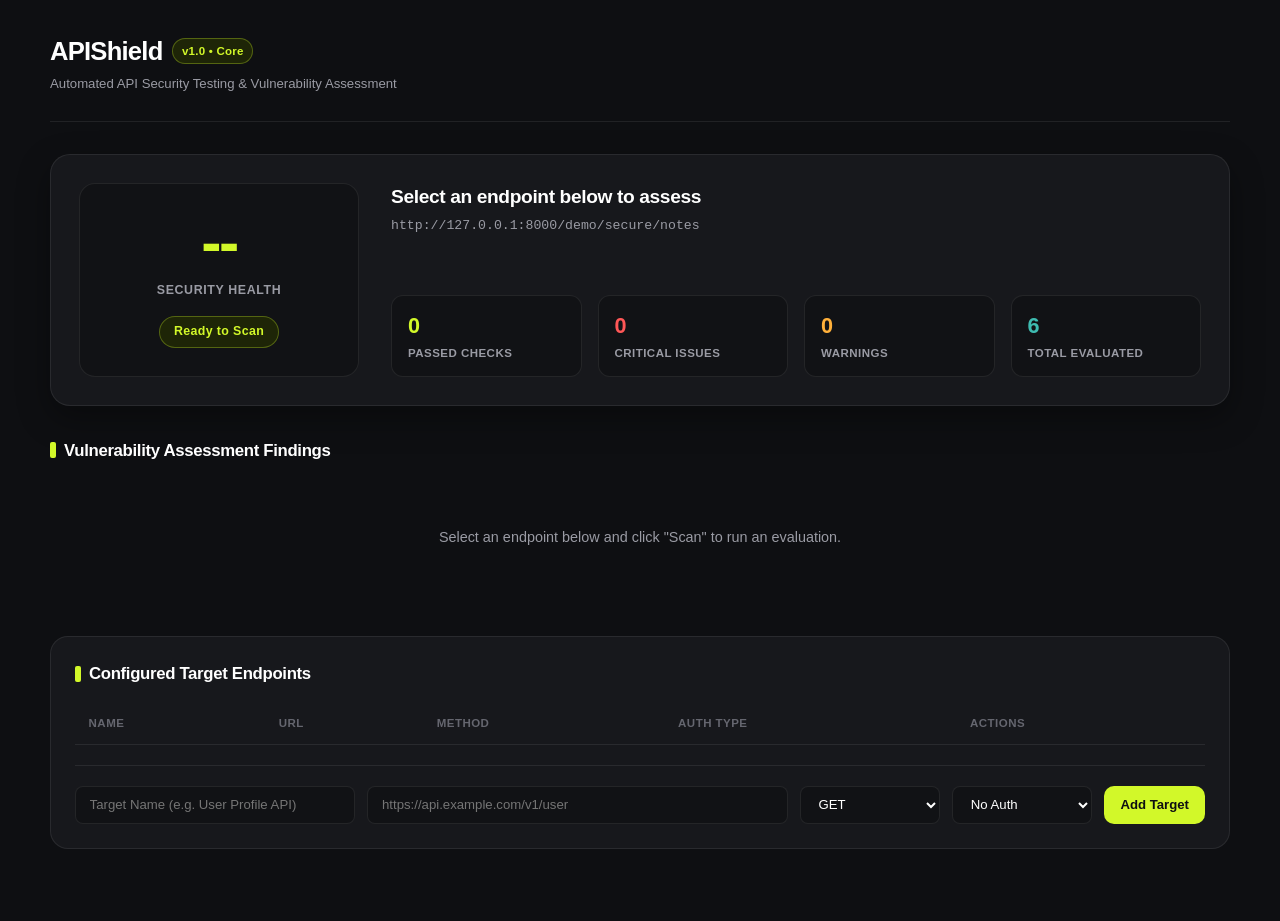
==== commit 99acd7f2: "Remove quick demo scan buttons from dashboard header" ====
--- a/src/static/index.html
+++ b/src/static/index.html
@@ -453,10 +453,6 @@
         </div>
         <div class="brand-subtitle">Automated API Security Testing & Vulnerability Assessment</div>
       </div>
-      <div class="header-actions">
-        <button class="btn btn-coral" onclick="runDemoScan(1)">Scan Insecure API</button>
-        <button class="btn btn-lime" onclick="runDemoScan(2)">Scan Hardened API</button>
-      </div>
     </header>
 
     <!-- Hero Score Summary -->
@@ -497,7 +493,7 @@
     <!-- Security Findings Grid -->
     <div class="section-title">Vulnerability Assessment Findings</div>
     <div class="checks-grid" id="checksGrid">
-      <div class="empty-state" style="grid-column: 1 / -1;">Click "Scan Insecure API" or "Scan Hardened API" above to run an evaluation.</div>
+      <div class="empty-state" style="grid-column: 1 / -1;">Select an endpoint below and click "Scan" to run an evaluation.</div>
     </div>
 
     <!-- Target Inventory -->
@@ -585,14 +581,6 @@
         renderScanResults(data);
       } catch (err) {
         alert("Scan failed: " + err.message);
-      }
-    }
-
-    function runDemoScan(index) {
-      if (currentEndpoints[index - 1]) {
-        scanEndpoint(currentEndpoints[index - 1].id);
-      } else if (currentEndpoints.length > 0) {
-        scanEndpoint(currentEndpoints[0].id);
       }
     }
 
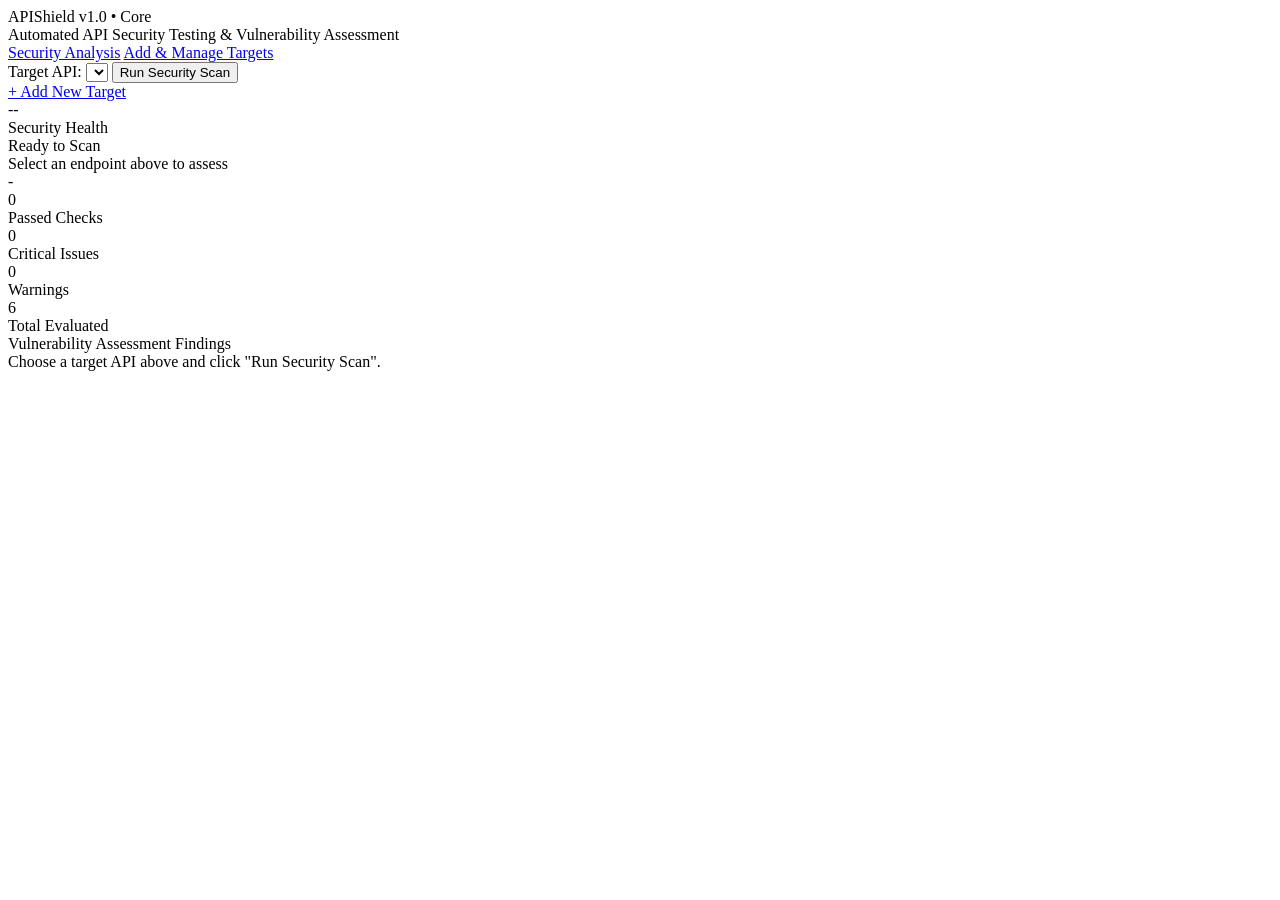
==== commit 3bbfd3c2: "Split UI into two pages (Security Analysis and Add Targets) with black-and-blue theme" ====
--- a/src/static/index.html
+++ b/src/static/index.html
@@ -3,448 +3,11 @@
 <head>
   <meta charset="UTF-8">
   <meta name="viewport" content="width=device-width, initial-scale=1.0">
-  <title>APIShield — Automated Security Testing Platform</title>
-  <style>
-    :root {
-      --bg-dark: #0e0f12;
-      --bg-card: #17181c;
-      --bg-card-subtle: #1f2026;
-      --border: rgba(255, 255, 255, 0.08);
-      --border-active: rgba(210, 248, 41, 0.35);
-      --lime-neon: #d2f829;
-      --lime-glow: rgba(210, 248, 41, 0.15);
-      --coral: #ff5757;
-      --amber: #ffb03a;
-      --teal: #3ebbb0;
-      --text-white: #ffffff;
-      --text-muted: #9a9ba4;
-      --text-dim: #65666f;
-    }
-
-    * {
-      box-sizing: border-box;
-      margin: 0;
-      padding: 0;
-    }
-
-    body {
-      background-color: var(--bg-dark);
-      color: var(--text-white);
-      font-family: -apple-system, BlinkMacSystemFont, 'Inter', 'Segoe UI', Roboto, sans-serif;
-      line-height: 1.5;
-      padding: 2rem 1.5rem;
-      min-height: 100vh;
-    }
-
-    .container {
-      max-width: 1180px;
-      margin: 0 auto;
-    }
-
-    /* Header */
-    header {
-      display: flex;
-      justify-content: space-between;
-      align-items: center;
-      padding-bottom: 1.75rem;
-      border-bottom: 1px solid var(--border);
-      margin-bottom: 2rem;
-      flex-wrap: wrap;
-      gap: 1rem;
-    }
-
-    .brand-title {
-      font-size: 1.6rem;
-      font-weight: 800;
-      letter-spacing: -0.03em;
-      display: flex;
-      align-items: center;
-      gap: 0.6rem;
-    }
-
-    .brand-badge {
-      background: #1e2507;
-      color: var(--lime-neon);
-      border: 1px solid rgba(210, 248, 41, 0.3);
-      font-size: 0.72rem;
-      font-weight: 700;
-      padding: 0.2rem 0.55rem;
-      border-radius: 980px;
-      letter-spacing: 0.02em;
-    }
-
-    .brand-subtitle {
-      font-size: 0.825rem;
-      color: var(--text-muted);
-      margin-top: 0.2rem;
-    }
-
-    .header-actions {
-      display: flex;
-      gap: 0.75rem;
-      align-items: center;
-    }
-
-    /* Buttons */
-    .btn {
-      background: var(--bg-card-subtle);
-      border: 1px solid var(--border);
-      color: var(--text-white);
-      padding: 0.6rem 1rem;
-      border-radius: 10px;
-      font-size: 0.825rem;
-      font-weight: 700;
-      cursor: pointer;
-      transition: all 0.2s ease;
-      display: inline-flex;
-      align-items: center;
-      gap: 0.4rem;
-    }
-
-    .btn:hover {
-      background: #282a33;
-      border-color: rgba(255, 255, 255, 0.2);
-    }
-
-    .btn-lime {
-      background: var(--lime-neon);
-      color: #0e0f12;
-      border: none;
-    }
-
-    .btn-lime:hover {
-      background: #e1ff47;
-      box-shadow: 0 0 15px var(--lime-glow);
-    }
-
-    .btn-coral {
-      background: rgba(255, 87, 87, 0.12);
-      border-color: rgba(255, 87, 87, 0.3);
-      color: #ff8585;
-    }
-
-    .btn-coral:hover {
-      background: rgba(255, 87, 87, 0.2);
-    }
-
-    /* Hero Score & Status Banner */
-    .hero-card {
-      background: var(--bg-card);
-      border: 1px solid var(--border);
-      border-radius: 20px;
-      padding: 1.75rem;
-      margin-bottom: 2rem;
-      display: grid;
-      grid-template-columns: 280px 1fr;
-      gap: 2rem;
-      box-shadow: 0 12px 32px rgba(0, 0, 0, 0.35);
-    }
-
-    @media (max-width: 820px) {
-      .hero-card {
-        grid-template-columns: 1fr;
-      }
-    }
-
-    .score-box {
-      background: #111215;
-      border: 1px solid var(--border);
-      border-radius: 16px;
-      padding: 1.75rem 1.25rem;
-      display: flex;
-      flex-direction: column;
-      align-items: center;
-      justify-content: center;
-      text-align: center;
-    }
-
-    .score-number {
-      font-size: 3.8rem;
-      font-weight: 900;
-      letter-spacing: -0.04em;
-      line-height: 1;
-      color: var(--lime-neon);
-    }
-
-    .score-label {
-      font-size: 0.775rem;
-      font-weight: 700;
-      color: var(--text-muted);
-      text-transform: uppercase;
-      letter-spacing: 0.05em;
-      margin-top: 0.5rem;
-    }
-
-    .score-status-pill {
-      margin-top: 1rem;
-      padding: 0.35rem 0.85rem;
-      border-radius: 980px;
-      font-size: 0.775rem;
-      font-weight: 800;
-      letter-spacing: 0.03em;
-      background: #1e2507;
-      color: var(--lime-neon);
-      border: 1px solid rgba(210, 248, 41, 0.3);
-    }
-
-    .score-status-pill.danger {
-      background: rgba(255, 87, 87, 0.15);
-      color: var(--coral);
-      border-color: rgba(255, 87, 87, 0.3);
-    }
-
-    .score-status-pill.warning {
-      background: rgba(255, 176, 58, 0.15);
-      color: var(--amber);
-      border-color: rgba(255, 176, 58, 0.3);
-    }
-
-    .hero-details {
-      display: flex;
-      flex-direction: column;
-      justify-content: space-between;
-    }
-
-    .target-info-head {
-      margin-bottom: 1.25rem;
-    }
-
-    .target-title {
-      font-size: 1.2rem;
-      font-weight: 800;
-      letter-spacing: -0.02em;
-    }
-
-    .target-url {
-      font-family: monospace;
-      font-size: 0.825rem;
-      color: var(--text-muted);
-      margin-top: 0.25rem;
-      word-break: break-all;
-    }
-
-    .stats-grid {
-      display: grid;
-      grid-template-columns: repeat(4, 1fr);
-      gap: 1rem;
-    }
-
-    @media (max-width: 600px) {
-      .stats-grid {
-        grid-template-columns: repeat(2, 1fr);
-      }
-    }
-
-    .stat-pill {
-      background: #111215;
-      border: 1px solid var(--border);
-      border-radius: 12px;
-      padding: 0.85rem 1rem;
-    }
-
-    .stat-val {
-      font-size: 1.35rem;
-      font-weight: 800;
-      letter-spacing: -0.02em;
-    }
-
-    .stat-name {
-      font-size: 0.72rem;
-      font-weight: 700;
-      color: var(--text-muted);
-      text-transform: uppercase;
-      letter-spacing: 0.04em;
-      margin-top: 0.15rem;
-    }
-
-    /* Section Headers */
-    .section-title {
-      font-size: 1.05rem;
-      font-weight: 800;
-      letter-spacing: -0.02em;
-      margin-bottom: 1rem;
-      display: flex;
-      align-items: center;
-      gap: 0.5rem;
-    }
-
-    .section-title::before {
-      content: "";
-      width: 6px;
-      height: 16px;
-      background: var(--lime-neon);
-      border-radius: 2px;
-    }
-
-    /* Checks Grid */
-    .checks-grid {
-      display: grid;
-      grid-template-columns: repeat(auto-fill, minmax(340px, 1fr));
-      gap: 1.15rem;
-      margin-bottom: 2.5rem;
-    }
-
-    .check-card {
-      background: var(--bg-card);
-      border: 1px solid var(--border);
-      border-radius: 16px;
-      padding: 1.25rem;
-      display: flex;
-      flex-direction: column;
-      justify-content: space-between;
-      transition: border-color 0.2s ease;
-    }
-
-    .check-card:hover {
-      border-color: rgba(255, 255, 255, 0.18);
-    }
-
-    .check-card.fail {
-      border-left: 4px solid var(--coral);
-    }
-
-    .check-card.pass {
-      border-left: 4px solid var(--lime-neon);
-    }
-
-    .check-card.warn {
-      border-left: 4px solid var(--amber);
-    }
-
-    .check-head {
-      display: flex;
-      justify-content: space-between;
-      align-items: flex-start;
-      margin-bottom: 0.75rem;
-    }
-
-    .check-name {
-      font-size: 0.925rem;
-      font-weight: 800;
-      letter-spacing: -0.01em;
-    }
-
-    .check-badges {
-      display: flex;
-      gap: 0.4rem;
-    }
-
-    .badge {
-      font-size: 0.68rem;
-      font-weight: 800;
-      padding: 0.2rem 0.5rem;
-      border-radius: 6px;
-      text-transform: uppercase;
-      letter-spacing: 0.03em;
-    }
-
-    .badge-pass { background: #1e2507; color: var(--lime-neon); }
-    .badge-fail { background: rgba(255, 87, 87, 0.18); color: var(--coral); }
-    .badge-warn { background: rgba(255, 176, 58, 0.18); color: var(--amber); }
-
-    .badge-critical { background: rgba(255, 87, 87, 0.25); color: #ff9191; }
-    .badge-high { background: rgba(255, 120, 71, 0.2); color: #ff9f75; }
-    .badge-medium { background: rgba(255, 176, 58, 0.2); color: #ffd180; }
-    .badge-low { background: #202229; color: var(--text-muted); }
-
-    .check-desc {
-      font-size: 0.8rem;
-      color: var(--text-muted);
-      margin-bottom: 0.75rem;
-      line-height: 1.45;
-    }
-
-    .check-remediation {
-      background: #111215;
-      border-radius: 8px;
-      padding: 0.6rem 0.75rem;
-      font-size: 0.74rem;
-      color: #bbbcc6;
-      border: 1px solid rgba(255, 255, 255, 0.04);
-    }
-
-    .check-remediation strong {
-      color: var(--text-white);
-    }
-
-    /* Target Management Table */
-    .targets-section {
-      background: var(--bg-card);
-      border: 1px solid var(--border);
-      border-radius: 18px;
-      padding: 1.5rem;
-      margin-bottom: 2.5rem;
-    }
-
-    .targets-table {
-      width: 100%;
-      border-collapse: collapse;
-      margin-top: 1rem;
-    }
-
-    .targets-table th, .targets-table td {
-      padding: 0.75rem 0.85rem;
-      text-align: left;
-      font-size: 0.825rem;
-      border-bottom: 1px solid var(--border);
-    }
-
-    .targets-table th {
-      color: var(--text-dim);
-      font-weight: 700;
-      text-transform: uppercase;
-      font-size: 0.72rem;
-      letter-spacing: 0.04em;
-    }
-
-    .targets-table td code {
-      font-family: monospace;
-      color: var(--text-muted);
-      font-size: 0.8rem;
-    }
-
-    /* Target Add Form */
-    .add-form {
-      display: grid;
-      grid-template-columns: 2fr 3fr 1fr 1fr auto;
-      gap: 0.75rem;
-      margin-top: 1.25rem;
-      padding-top: 1.25rem;
-      border-top: 1px solid var(--border);
-    }
-
-    @media (max-width: 768px) {
-      .add-form {
-        grid-template-columns: 1fr;
-      }
-    }
-
-    .input-field {
-      background: #111215;
-      border: 1px solid var(--border);
-      color: var(--text-white);
-      padding: 0.6rem 0.85rem;
-      border-radius: 8px;
-      font-size: 0.825rem;
-    }
-
-    .input-field:focus {
-      outline: none;
-      border-color: var(--lime-neon);
-    }
-
-    .empty-state {
-      text-align: center;
-      padding: 3rem 1rem;
-      color: var(--text-muted);
-      font-size: 0.9rem;
-    }
-  </style>
+  <title>APIShield — Security Analysis</title>
+  <link rel="stylesheet" href="/static/styles.css">
 </head>
 <body>
-
   <div class="container">
-    <!-- Header -->
     <header>
       <div>
         <div class="brand-title">
@@ -453,7 +16,21 @@
         </div>
         <div class="brand-subtitle">Automated API Security Testing & Vulnerability Assessment</div>
       </div>
+      <nav class="nav-links">
+        <a href="/" class="nav-link active">Security Analysis</a>
+        <a href="/targets" class="nav-link">Add & Manage Targets</a>
+      </nav>
     </header>
+
+    <!-- Target Selector Toolbar -->
+    <div class="toolbar-card">
+      <div class="toolbar-controls">
+        <label for="targetSelect" class="form-label" style="white-space: nowrap;">Target API:</label>
+        <select id="targetSelect" class="input-field" style="max-width: 420px;"></select>
+        <button class="btn btn-blue" onclick="runSelectedScan()">Run Security Scan</button>
+      </div>
+      <a href="/targets" class="btn">+ Add New Target</a>
+    </div>
 
     <!-- Hero Score Summary -->
     <div class="hero-card">
@@ -465,13 +42,13 @@
 
       <div class="hero-details">
         <div class="target-info-head">
-          <div class="target-title" id="targetName">Select an endpoint below to assess</div>
-          <div class="target-url" id="targetUrl">http://127.0.0.1:8000/demo/secure/notes</div>
+          <div class="target-title" id="targetName">Select an endpoint above to assess</div>
+          <div class="target-url" id="targetUrl">-</div>
         </div>
 
         <div class="stats-grid">
           <div class="stat-pill">
-            <div class="stat-val" style="color: var(--lime-neon);" id="statPassed">0</div>
+            <div class="stat-val" style="color: var(--cyan-pass);" id="statPassed">0</div>
             <div class="stat-name">Passed Checks</div>
           </div>
           <div class="stat-pill">
@@ -483,7 +60,7 @@
             <div class="stat-name">Warnings</div>
           </div>
           <div class="stat-pill">
-            <div class="stat-val" style="color: var(--teal);" id="statTotal">6</div>
+            <div class="stat-val" style="color: var(--blue-bright);" id="statTotal">6</div>
             <div class="stat-name">Total Evaluated</div>
           </div>
         </div>
@@ -493,84 +70,40 @@
     <!-- Security Findings Grid -->
     <div class="section-title">Vulnerability Assessment Findings</div>
     <div class="checks-grid" id="checksGrid">
-      <div class="empty-state" style="grid-column: 1 / -1;">Select an endpoint below and click "Scan" to run an evaluation.</div>
-    </div>
-
-    <!-- Target Inventory -->
-    <div class="targets-section">
-      <div class="section-title">Configured Target Endpoints</div>
-      <table class="targets-table">
-        <thead>
-          <tr>
-            <th>Name</th>
-            <th>URL</th>
-            <th>Method</th>
-            <th>Auth Type</th>
-            <th>Actions</th>
-          </tr>
-        </thead>
-        <tbody id="endpointsTableBody">
-          <!-- Populated by JavaScript -->
-        </tbody>
-      </table>
-
-      <!-- Add Target Form -->
-      <form class="add-form" onsubmit="handleAddEndpoint(event)">
-        <input type="text" id="newEpName" class="input-field" placeholder="Target Name (e.g. User Profile API)" required>
-        <input type="url" id="newEpUrl" class="input-field" placeholder="https://api.example.com/v1/user" required>
-        <select id="newEpMethod" class="input-field">
-          <option value="GET">GET</option>
-          <option value="POST">POST</option>
-        </select>
-        <select id="newEpAuth" class="input-field">
-          <option value="none">No Auth</option>
-          <option value="bearer">Bearer Token</option>
-        </select>
-        <button type="submit" class="btn btn-lime">Add Target</button>
-      </form>
+      <div class="empty-state" style="grid-column: 1 / -1;">Choose a target API above and click "Run Security Scan".</div>
     </div>
   </div>
 
   <script>
     let currentEndpoints = [];
 
-    // Load initial endpoints on page load
     async function init() {
-      await loadEndpoints();
-      // Run demo scan on first load
-      if (currentEndpoints.length > 0) {
-        scanEndpoint(currentEndpoints[0].id);
+      const res = await fetch("/api/endpoints");
+      currentEndpoints = await res.json();
+
+      const select = document.getElementById("targetSelect");
+      if (!currentEndpoints.length) {
+        select.innerHTML = '<option value="">No targets configured</option>';
+        return;
       }
+
+      select.innerHTML = currentEndpoints.map(ep =>
+        `<option value="${ep.id}">${ep.name} (${ep.method})</option>`
+      ).join("");
+
+      const params = new URLSearchParams(window.location.search);
+      const requestedId = params.get("endpoint_id");
+      const initialId = requestedId && currentEndpoints.some(ep => String(ep.id) === requestedId)
+        ? requestedId
+        : currentEndpoints[0].id;
+
+      select.value = initialId;
+      await scanEndpoint(initialId);
     }
 
-    async function loadEndpoints() {
-      try {
-        const res = await fetch("/api/endpoints");
-        currentEndpoints = await res.json();
-        renderEndpointsTable();
-      } catch (err) {
-        console.error("Failed to load endpoints:", err);
-      }
-    }
-
-    function renderEndpointsTable() {
-      const tbody = document.getElementById("endpointsTableBody");
-      if (!currentEndpoints.length) {
-        tbody.innerHTML = '<tr><td colspan="5" style="text-align:center; color: var(--text-dim);">No endpoints configured.</td></tr>';
-        return;
-      }
-      tbody.innerHTML = currentEndpoints.map(ep => `
-        <tr>
-          <td><strong>${ep.name}</strong></td>
-          <td><code>${ep.url}</code></td>
-          <td><span class="badge badge-low">${ep.method}</span></td>
-          <td>${ep.auth_type}</td>
-          <td>
-            <button class="btn btn-lime" style="padding: 0.35rem 0.75rem; font-size: 0.75rem;" onclick="scanEndpoint(${ep.id})">Scan</button>
-            <button class="btn btn-coral" style="padding: 0.35rem 0.6rem; font-size: 0.75rem;" onclick="deleteEndpoint(${ep.id})">Delete</button>
-          </td>
-        </tr>
-      `).join("");
+    function runSelectedScan() {
+      const id = document.getElementById("targetSelect").value;
+      if (id) scanEndpoint(id);
     }
 
     async function scanEndpoint(id) {
@@ -587,23 +120,19 @@
     function renderScanResults(data) {
       const { summary, findings, endpoint_name, endpoint_url } = data;
 
-      // Update Hero Score
       document.getElementById("heroScore").innerText = summary.score + "%";
       document.getElementById("targetName").innerText = endpoint_name;
       document.getElementById("targetUrl").innerText = endpoint_url;
 
-      // Risk Pill Styling
       const riskPill = document.getElementById("heroRisk");
       riskPill.innerText = `${summary.risk_level} RISK • ${summary.score >= 80 ? "PASSING" : "ATTENTION"}`;
       riskPill.className = "score-status-pill " + (summary.risk_level === "HIGH" ? "danger" : (summary.risk_level === "MEDIUM" ? "warning" : ""));
 
-      // Update Counts
       document.getElementById("statPassed").innerText = summary.passed_tests;
       document.getElementById("statFailed").innerText = summary.failed_tests;
       document.getElementById("statWarn").innerText = summary.warn_tests;
       document.getElementById("statTotal").innerText = summary.total_tests;
 
-      // Render Check Cards
       const grid = document.getElementById("checksGrid");
       grid.innerHTML = findings.map(f => {
         const statusClass = f.status.toLowerCase();
@@ -626,39 +155,6 @@
       }).join("");
     }
 
-    async function handleAddEndpoint(e) {
-      e.preventDefault();
-      const name = document.getElementById("newEpName").value;
-      const url = document.getElementById("newEpUrl").value;
-      const method = document.getElementById("newEpMethod").value;
-      const auth_type = document.getElementById("newEpAuth").value;
-
-      try {
-        const res = await fetch("/api/endpoints", {
-          method: "POST",
-          headers: { "Content-Type": "application/json" },
-          body: JSON.stringify({ name, url, method, auth_type, auth_value: "" })
-        });
-        if (res.ok) {
-          e.target.reset();
-          await loadEndpoints();
-        }
-      } catch (err) {
-        alert("Failed to add endpoint: " + err.message);
-      }
-    }
-
-    async function deleteEndpoint(id) {
-      if (!confirm("Are you sure you want to remove this endpoint?")) return;
-      try {
-        await fetch(`/api/endpoints/${id}`, { method: "DELETE" });
-        await loadEndpoints();
-      } catch (err) {
-        alert("Failed to delete endpoint: " + err.message);
-      }
-    }
-
-    // Initialize
     window.addEventListener("DOMContentLoaded", init);
   </script>
 </body>
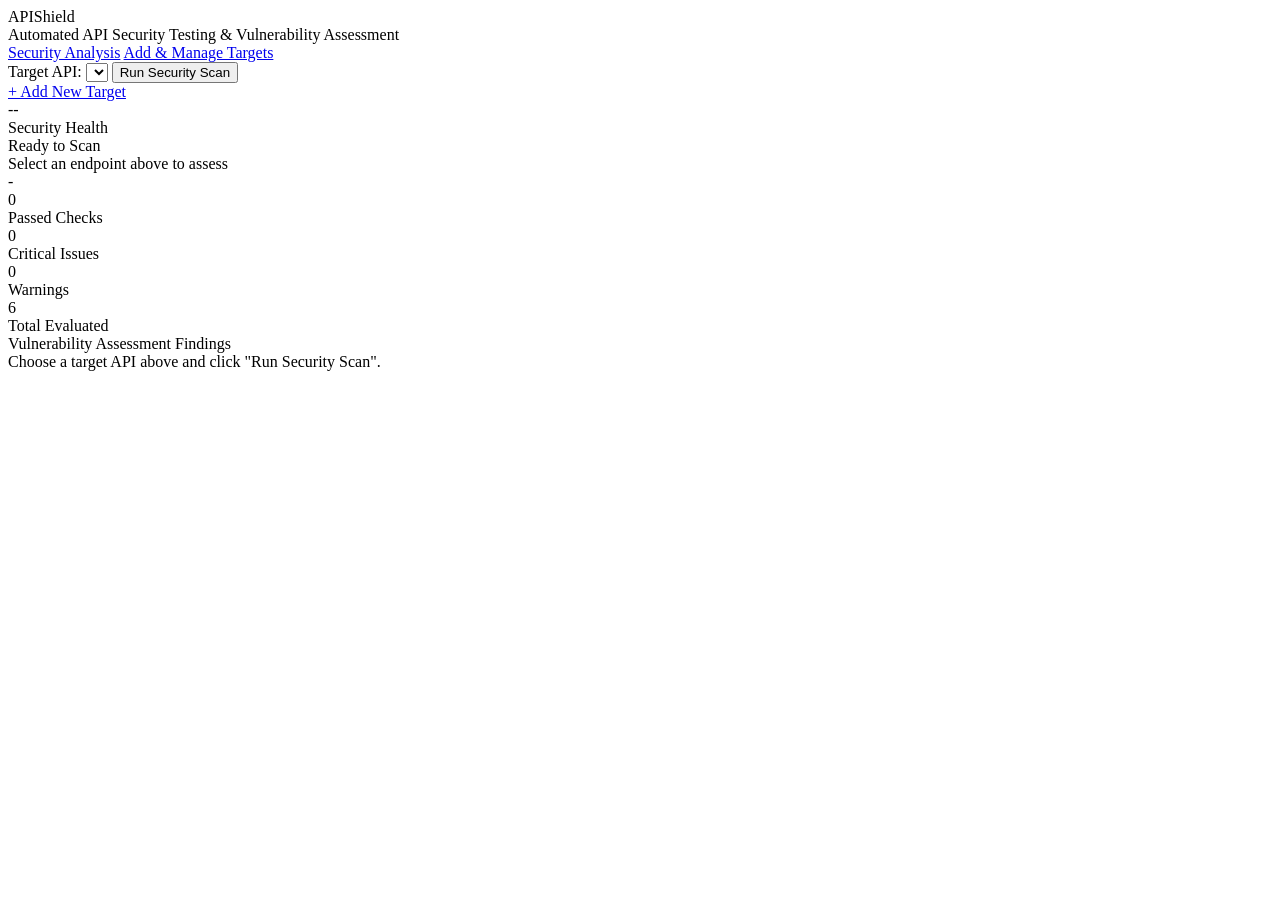
==== commit 3c840c51: "Remove v1.0 Core badge from header" ====
--- a/src/static/index.html
+++ b/src/static/index.html
@@ -4,16 +4,16 @@
   <meta charset="UTF-8">
   <meta name="viewport" content="width=device-width, initial-scale=1.0">
   <title>APIShield — Security Analysis</title>
+  <link rel="preconnect" href="https://fonts.googleapis.com">
+  <link rel="preconnect" href="https://fonts.gstatic.com" crossorigin>
+  <link href="https://fonts.googleapis.com/css2?family=Inter:wght@700;800;900&display=swap" rel="stylesheet">
   <link rel="stylesheet" href="/static/styles.css">
 </head>
 <body>
   <div class="container">
     <header>
       <div>
-        <div class="brand-title">
-          APIShield
-          <span class="brand-badge">v1.0 • Core</span>
-        </div>
+        <div class="brand-title">APIShield</div>
         <div class="brand-subtitle">Automated API Security Testing & Vulnerability Assessment</div>
       </div>
       <nav class="nav-links">
